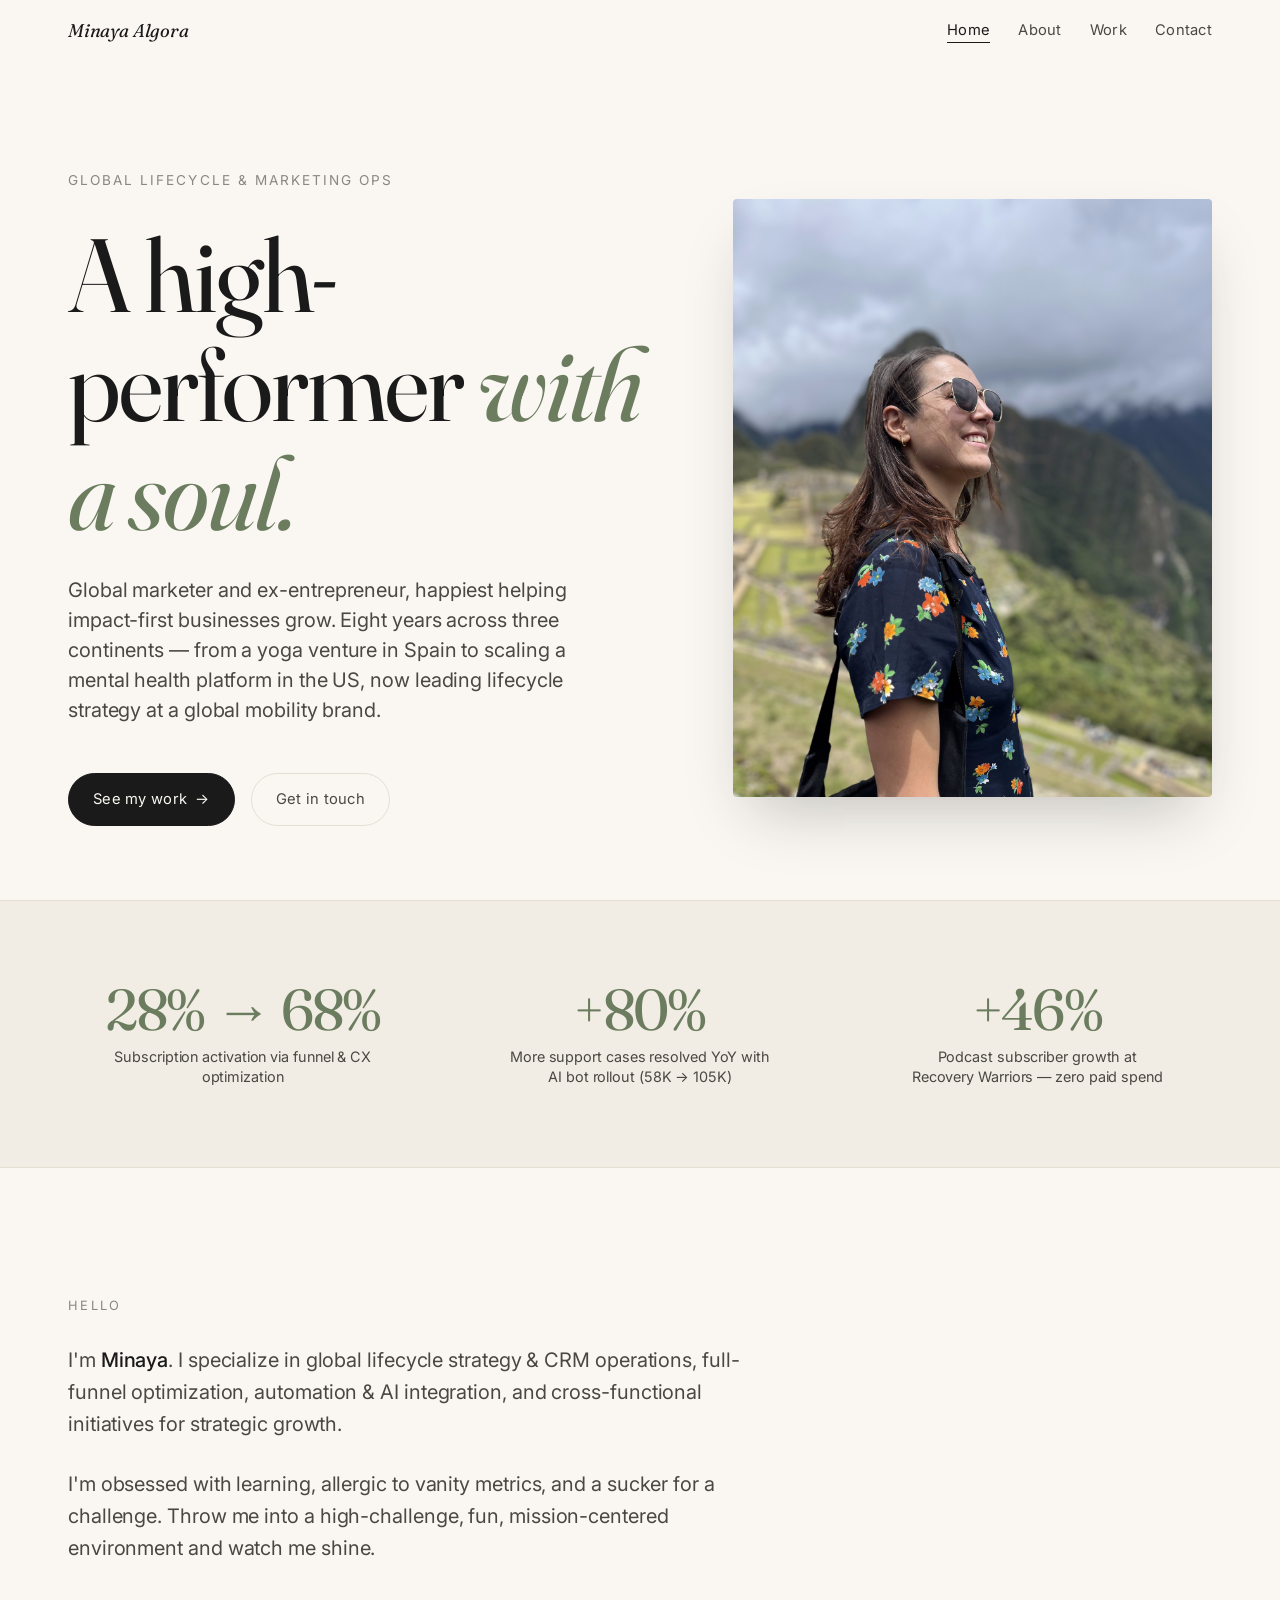
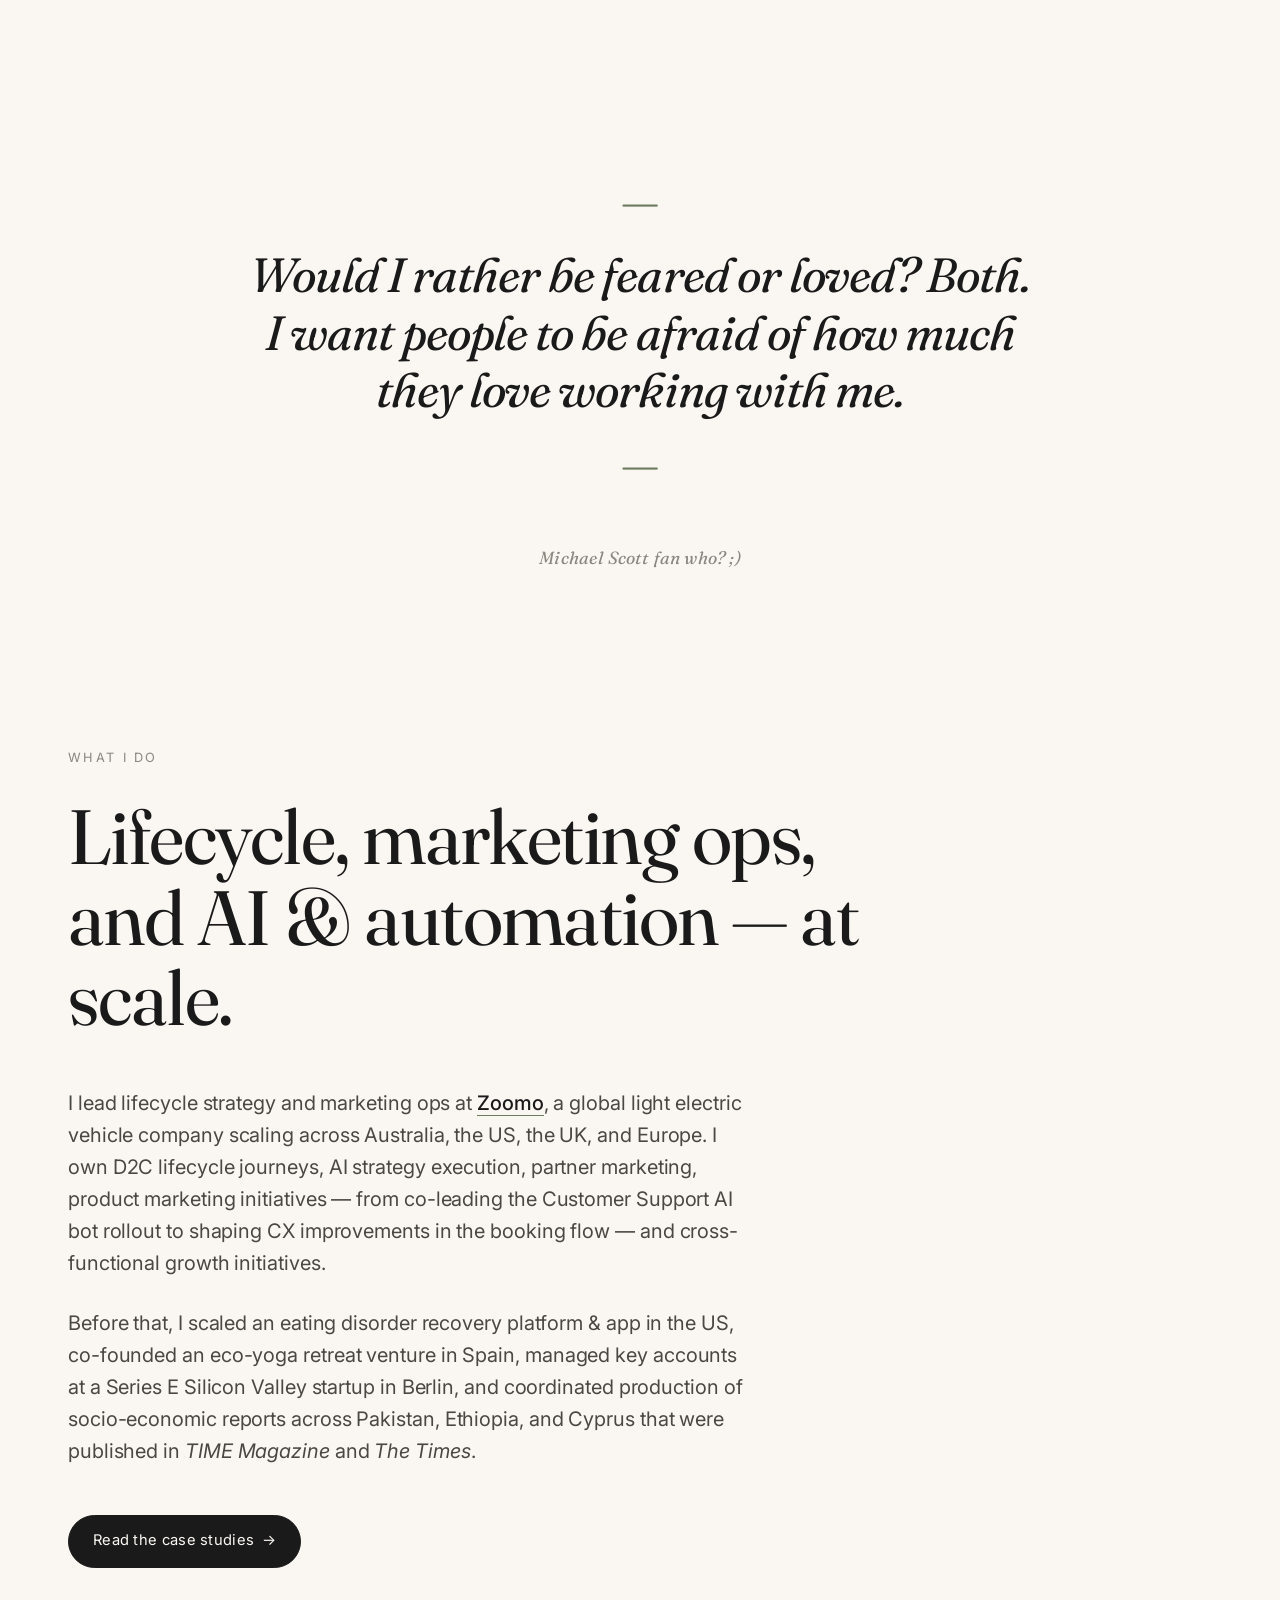
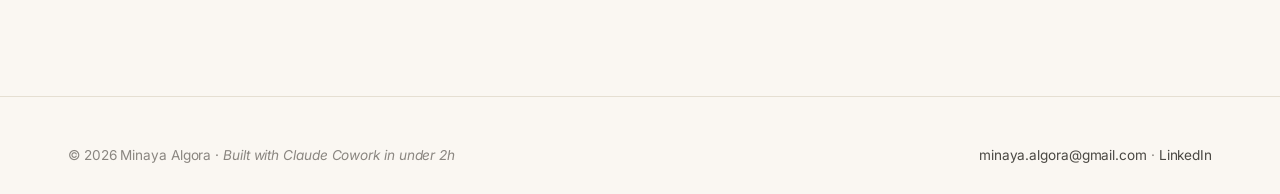
==== index.html @ dab7dab4 "Rotate banyan/kangaroo photos correctly, reorder carousel to mix yoga/travel, fix Michael Scott attr" ====
<!DOCTYPE html>
<html lang="en">
<head>
<meta charset="UTF-8" />
<meta name="viewport" content="width=device-width, initial-scale=1.0" />
<title>Minaya Algora — Global Lifecycle & Marketing Ops</title>
<meta name="description" content="High-performer with a soul. Global marketer and ex-entrepreneur helping impact-first businesses grow." />
<link rel="preconnect" href="https://fonts.googleapis.com" />
<link rel="preconnect" href="https://fonts.gstatic.com" crossorigin />
<link href="https://fonts.googleapis.com/css2?family=Fraunces:ital,opsz,wght@0,9..144,300;0,9..144,400;0,9..144,500;1,9..144,400&family=Inter:wght@300;400;500&display=swap" rel="stylesheet" />
<link rel="stylesheet" href="styles.css" />
<link rel="icon" type="image/svg+xml" href="favicon.svg" />
<link rel="apple-touch-icon" href="apple-touch-icon.svg" />
</head>
<body>

<nav class="nav">
  <div class="nav-inner">
    <a href="index.html" class="nav-brand">Minaya Algora</a>
    <ul class="nav-links">
      <li><a href="index.html" class="active">Home</a></li>
      <li><a href="about.html">About</a></li>
      <li><a href="work.html">Work</a></li>
      <li><a href="contact.html">Contact</a></li>
    </ul>
  </div>
</nav>

<!-- HERO -->
<header class="hero">
  <div class="container">
    <div class="hero-inner">
      <div>
        <p class="hero-eyebrow reveal">Global Lifecycle &amp; Marketing Ops</p>
        <h1 class="reveal">A high-performer <em>with a soul.</em></h1>
        <p class="hero-lede reveal">
          Global marketer and ex-entrepreneur, happiest helping impact-first businesses grow.
          Eight years across three continents — from a yoga venture in Spain to scaling a mental health platform in the US, now leading lifecycle strategy at a global mobility brand.
        </p>
        <div class="btn-row reveal">
          <a href="work.html" class="btn btn-primary">See my work <span class="arrow">→</span></a>
          <a href="contact.html" class="btn btn-ghost">Get in touch</a>
        </div>
      </div>
      <div class="hero-image reveal">
        <img src="assets/images/about-portrait.jpg" alt="Minaya smiling, Machu Picchu in the background" />
      </div>
    </div>
  </div>
</header>

<!-- STATS -->
<section class="stats">
  <div class="container">
    <div class="stats-grid">
      <div class="stat reveal">
        <div class="stat-value">28% → 68%</div>
        <div class="stat-label">Subscription activation via funnel &amp; CX optimization</div>
      </div>
      <div class="stat reveal">
        <div class="stat-value">+80%</div>
        <div class="stat-label">More support cases resolved YoY with AI bot rollout (58K → 105K)</div>
      </div>
      <div class="stat reveal">
        <div class="stat-value">+46%</div>
        <div class="stat-label">Podcast subscriber growth at Recovery Warriors — zero paid spend</div>
      </div>
    </div>
  </div>
</section>

<!-- INTRO -->
<section class="section">
  <div class="container">
    <p class="section-eyebrow reveal">Hello</p>
    <div class="intro">
      <p class="reveal">
        I'm <strong>Minaya</strong>. I specialize in global lifecycle strategy &amp; CRM operations, full-funnel optimization, automation &amp; AI integration, and cross-functional initiatives for strategic growth.
      </p>
      <p class="reveal">
        I'm obsessed with learning, allergic to vanity metrics, and a sucker for a challenge.
        Throw me into a high-challenge, fun, mission-centered environment and watch me shine.
      </p>
    </div>
  </div>
</section>

<!-- PULL QUOTE -->
<section class="container">
  <p class="pullquote reveal">
    Would I rather be feared or loved? Both. I want people to be afraid of how much they love working with me.
  </p>
  <p class="pullquote-attr reveal">Michael Scott fan who? ;)</p>
</section>

<!-- WHAT I DO PREVIEW -->
<section class="section">
  <div class="container">
    <p class="section-eyebrow reveal">What I do</p>
    <h2 class="section-title reveal">Lifecycle, marketing ops, and AI &amp; automation — at scale.</h2>
    <div class="intro">
      <p class="reveal">
        I lead lifecycle strategy and marketing ops at <a href="https://www.ridezoomo.com" target="_blank" rel="noopener" class="inline-link"><strong>Zoomo</strong></a>, a global light electric vehicle company scaling across Australia, the US, the UK, and Europe. I own D2C lifecycle journeys, AI strategy execution, partner marketing, product marketing initiatives — from co-leading the Customer Support AI bot rollout to shaping CX improvements in the booking flow — and cross-functional growth initiatives.
      </p>
      <p class="reveal">
        Before that, I scaled an eating disorder recovery platform &amp; app in the US, co-founded an eco-yoga retreat venture in Spain, managed key accounts at a Series E Silicon Valley startup in Berlin, and coordinated production of socio-economic reports across Pakistan, Ethiopia, and Cyprus that were published in <em>TIME Magazine</em> and <em>The Times</em>.
      </p>
    </div>
    <div class="btn-row reveal" style="margin-top: var(--space-l)">
      <a href="work.html" class="btn btn-primary">Read the case studies <span class="arrow">→</span></a>
    </div>
  </div>
</section>

<!-- FOOTER -->
<footer class="footer">
  <div class="container">
    <div class="footer-inner">
      <div>© 2026 Minaya Algora · <span class="footer-cowork">Built with Claude Cowork in under 2h</span></div>
      <div>
        <a href="mailto:minaya.algora@gmail.com">minaya.algora@gmail.com</a> ·
        <a href="https://linkedin.com/in/minaya-algora" target="_blank" rel="noopener">LinkedIn</a>
      </div>
    </div>
  </div>
</footer>

<script src="script.js"></script>
<!-- RB2B Visitor Identification -->
<script>!function(key) {if (window.reb2b) return;window.reb2b = {loaded: true};var s = document.createElement("script");s.async = true;s.src = "https://ddwl4m2hdecbv.cloudfront.net/b/" + key + "/" + key + ".js.gz";document.getElementsByTagName("script")[0].parentNode.insertBefore(s, document.getElementsByTagName("script")[0]);}("1N5W0H73RRO5");</script>
<!-- Analytics opt-out handler + conditional Vercel Analytics load -->
<script>
  (function () {
    // Handle opt-out/opt-in via query params
    var params = new URLSearchParams(window.location.search);
    if (params.get('vaoff') === '1') {
      localStorage.setItem('va-disable', '1');
      alert('You are now excluded from Vercel Analytics on this device.');
    }
    if (params.get('vaon') === '1') {
      localStorage.removeItem('va-disable');
      alert('Analytics re-enabled on this device.');
    }
    // If not opted out, load Vercel Analytics + Speed Insights
    if (localStorage.getItem('va-disable') !== '1') {
      window.va = window.va || function () { (window.vaq = window.vaq || []).push(arguments); };
      window.si = window.si || function () { (window.siq = window.siq || []).push(arguments); };
      var s1 = document.createElement('script'); s1.defer = true; s1.src = '/_vercel/insights/script.js'; document.head.appendChild(s1);
      var s2 = document.createElement('script'); s2.defer = true; s2.src = '/_vercel/speed-insights/script.js'; document.head.appendChild(s2);
    }
  })();
</script>
</body>
</html>
---- styles.css ----
/* ============================================
   MINAYA ALGORA — PORTFOLIO
   Design system: warm neutrals, serif display,
   sans body, generous whitespace.
   ============================================ */

/* --- Tokens --- */
:root {
  /* Colors */
  --bg: #FAF7F2;
  --bg-alt: #F2EDE4;
  --ink: #1A1A1A;
  --ink-soft: #4A4843;
  --ink-muted: #8A8680;
  --line: #E5DFD2;
  --accent: #6B7C5F;     /* sage */
  --accent-warm: #B86E4A;/* terracotta */

  /* Type */
  --font-serif: 'Fraunces', 'Cormorant Garamond', Georgia, serif;
  --font-sans: 'Inter', -apple-system, BlinkMacSystemFont, 'Segoe UI', sans-serif;

  /* Scale */
  --step-0: clamp(0.95rem, 0.9rem + 0.2vw, 1.05rem);
  --step-1: clamp(1.1rem, 1rem + 0.4vw, 1.25rem);
  --step-2: clamp(1.4rem, 1.2rem + 1vw, 1.85rem);
  --step-3: clamp(2rem, 1.6rem + 2vw, 3rem);
  --step-4: clamp(2.8rem, 2rem + 3.5vw, 5rem);
  --step-5: clamp(3.5rem, 2.5rem + 5vw, 7rem);

  /* Spacing */
  --space-xs: 0.5rem;
  --space-s: 1rem;
  --space-m: 1.75rem;
  --space-l: 3rem;
  --space-xl: 5rem;
  --space-xxl: 8rem;

  /* Layout */
  --max-width: 1200px;
  --reading-width: 680px;

  /* Motion */
  --ease: cubic-bezier(0.22, 1, 0.36, 1);
  --transition: 0.4s var(--ease);
}

/* --- Reset --- */
*, *::before, *::after { box-sizing: border-box; margin: 0; padding: 0; }
html { scroll-behavior: smooth; -webkit-font-smoothing: antialiased; }
img, svg { display: block; max-width: 100%; height: auto; }
a { color: inherit; text-decoration: none; }
button { font: inherit; cursor: pointer; background: none; border: none; color: inherit; }

/* --- Base --- */
body {
  font-family: var(--font-sans);
  font-size: var(--step-0);
  line-height: 1.6;
  color: var(--ink);
  background: var(--bg);
  font-weight: 400;
  letter-spacing: -0.005em;
}

h1, h2, h3, h4 {
  font-family: var(--font-serif);
  font-weight: 400;
  line-height: 1.05;
  letter-spacing: -0.02em;
  color: var(--ink);
}

h1 { font-size: var(--step-5); }
h2 { font-size: var(--step-4); }
h3 { font-size: var(--step-3); }
h4 { font-size: var(--step-2); }

p { max-width: var(--reading-width); }

/* --- Layout --- */
.container {
  max-width: var(--max-width);
  margin: 0 auto;
  padding: 0 var(--space-m);
}

.section {
  padding: var(--space-xxl) 0;
}

@media (max-width: 720px) {
  .section { padding: var(--space-xl) 0; }
}

/* --- Navigation --- */
.nav {
  position: fixed;
  top: 0;
  left: 0;
  right: 0;
  z-index: 100;
  padding: var(--space-s) 0;
  background: rgba(250, 247, 242, 0.85);
  backdrop-filter: blur(12px);
  -webkit-backdrop-filter: blur(12px);
  border-bottom: 1px solid transparent;
  transition: border-color var(--transition);
}

.nav.scrolled { border-bottom-color: var(--line); }

.nav-inner {
  display: flex;
  justify-content: space-between;
  align-items: center;
  gap: var(--space-l);
  max-width: var(--max-width);
  margin: 0 auto;
  padding: 0 var(--space-m);
}

.nav-brand {
  font-family: var(--font-serif);
  font-size: 1.15rem;
  font-style: italic;
  letter-spacing: -0.01em;
}

.nav-links {
  display: flex;
  gap: var(--space-m);
  list-style: none;
  font-size: 0.92rem;
  letter-spacing: 0.02em;
}

.nav-links a {
  position: relative;
  color: var(--ink-soft);
  transition: color var(--transition);
}

.nav-links a:hover, .nav-links a.active {
  color: var(--ink);
}

.nav-links a::after {
  content: '';
  position: absolute;
  bottom: -4px;
  left: 0;
  width: 0;
  height: 1px;
  background: var(--ink);
  transition: width var(--transition);
}

.nav-links a:hover::after, .nav-links a.active::after {
  width: 100%;
}

@media (max-width: 600px) {
  .nav-links { gap: var(--space-s); font-size: 0.85rem; }
}

/* --- Hero (Home) --- */
.hero {
  min-height: 100vh;
  display: flex;
  align-items: center;
  padding-top: 6rem;
  position: relative;
  overflow: hidden;
}

.hero-inner {
  display: grid;
  grid-template-columns: 1.1fr 0.9fr;
  gap: var(--space-xl);
  align-items: center;
}

@media (max-width: 900px) {
  .hero-inner { grid-template-columns: 1fr; gap: var(--space-l); }
}

.hero-eyebrow {
  font-size: 0.85rem;
  letter-spacing: 0.15em;
  text-transform: uppercase;
  color: var(--ink-muted);
  margin-bottom: var(--space-m);
}

.hero h1 {
  margin-bottom: var(--space-m);
}

.hero h1 em {
  font-style: italic;
  color: var(--accent);
}

.hero-lede {
  font-size: var(--step-1);
  color: var(--ink-soft);
  max-width: 520px;
  margin-bottom: var(--space-l);
  line-height: 1.5;
}

.hero-image {
  position: relative;
  border-radius: 4px;
  overflow: hidden;
  aspect-ratio: 4/5;
  box-shadow: 0 30px 60px -20px rgba(26, 26, 26, 0.25);
}

.hero-image img {
  width: 100%;
  height: 100%;
  object-fit: cover;
  transition: transform 1.5s var(--ease);
}

.hero:hover .hero-image img { transform: scale(1.03); }

/* --- Buttons --- */
.btn-row { display: flex; gap: var(--space-s); flex-wrap: wrap; }

.btn {
  display: inline-flex;
  align-items: center;
  gap: 0.5rem;
  padding: 0.85rem 1.5rem;
  font-size: 0.92rem;
  letter-spacing: 0.02em;
  border-radius: 999px;
  transition: all var(--transition);
  border: 1px solid var(--ink);
}

.btn-primary {
  background: var(--ink);
  color: var(--bg);
}

.btn-primary:hover {
  background: transparent;
  color: var(--ink);
}

.btn-ghost {
  border-color: var(--line);
  color: var(--ink-soft);
}

.btn-ghost:hover {
  border-color: var(--ink);
  color: var(--ink);
}

.btn .arrow {
  transition: transform var(--transition);
}

.btn:hover .arrow { transform: translateX(3px); }

/* --- Stats --- */
.stats {
  background: var(--bg-alt);
  padding: var(--space-xl) 0;
  border-top: 1px solid var(--line);
  border-bottom: 1px solid var(--line);
}

.stats-grid {
  display: grid;
  grid-template-columns: repeat(3, 1fr);
  gap: var(--space-l);
}

@media (max-width: 720px) {
  .stats-grid { grid-template-columns: 1fr; gap: var(--space-m); }
}

.stat {
  text-align: center;
}

.stat-value {
  font-family: var(--font-serif);
  font-size: clamp(2.5rem, 2rem + 2vw, 4rem);
  line-height: 1;
  letter-spacing: -0.03em;
  margin-bottom: 0.5rem;
  color: var(--accent);
}

.stat-label {
  font-size: 0.9rem;
  color: var(--ink-soft);
  max-width: 260px;
  margin: 0 auto;
  line-height: 1.4;
}

/* --- Section heads --- */
.section-eyebrow {
  font-size: 0.8rem;
  letter-spacing: 0.18em;
  text-transform: uppercase;
  color: var(--ink-muted);
  margin-bottom: var(--space-m);
}

.section-title {
  margin-bottom: var(--space-l);
  max-width: 800px;
}

/* --- Intro block --- */
.intro p {
  font-size: var(--step-1);
  line-height: 1.6;
  color: var(--ink-soft);
  max-width: var(--reading-width);
}

.intro p + p { margin-top: var(--space-m); }

.intro p strong { color: var(--ink); font-weight: 500; }

/* --- About page --- */
.about-hero {
  padding-top: 8rem;
  padding-bottom: var(--space-l);
}

.about-grid {
  display: grid;
  grid-template-columns: 1fr 1fr;
  gap: var(--space-xl);
  align-items: start;
}

@media (max-width: 900px) {
  .about-grid { grid-template-columns: 1fr; }
}

.about-portrait {
  position: sticky;
  top: 6rem;
  border-radius: 4px;
  overflow: hidden;
  aspect-ratio: 3/4;
}

@media (max-width: 900px) {
  .about-portrait {
    position: static;
    aspect-ratio: 4/5;
  }
}

.about-portrait img {
  width: 100%;
  height: 100%;
  object-fit: cover;
}

.about-text h2 { margin-bottom: var(--space-m); }
.about-text p {
  font-size: var(--step-1);
  color: var(--ink-soft);
  margin-bottom: var(--space-m);
}

.about-text p strong { color: var(--ink); font-weight: 500; }

/* --- Manifesto (stand for / done with) --- */
.manifesto {
  background: var(--bg-alt);
  border-top: 1px solid var(--line);
  border-bottom: 1px solid var(--line);
}

.manifesto-grid {
  display: grid;
  grid-template-columns: 1fr 1fr;
  gap: var(--space-xl);
}

@media (max-width: 720px) {
  .manifesto-grid { grid-template-columns: 1fr; gap: var(--space-l); }
}

.manifesto-col h3 {
  font-style: italic;
  margin-bottom: var(--space-m);
}

.manifesto-col ul {
  list-style: none;
}

.manifesto-col li {
  padding: var(--space-s) 0;
  border-bottom: 1px solid var(--line);
  color: var(--ink-soft);
  line-height: 1.5;
}

.manifesto-col li strong { color: var(--ink); font-weight: 500; display: block; margin-bottom: 0.25rem; }

/* --- Carousel (About) --- */
.carousel-wrap {
  margin-top: var(--space-l);
  position: relative;
}

.carousel {
  display: flex;
  gap: var(--space-s);
  overflow-x: auto;
  scroll-snap-type: x mandatory;
  scroll-behavior: smooth;
  padding: 0 var(--space-m) var(--space-s);
  -webkit-overflow-scrolling: touch;
  scrollbar-width: thin;
  scrollbar-color: var(--line) transparent;
}

.carousel::-webkit-scrollbar { height: 6px; }
.carousel::-webkit-scrollbar-track { background: transparent; }
.carousel::-webkit-scrollbar-thumb { background: var(--line); border-radius: 3px; }

.carousel-item {
  flex: 0 0 auto;
  width: min(320px, 78vw);
  scroll-snap-align: center;
  border-radius: 6px;
  overflow: hidden;
  position: relative;
  aspect-ratio: 4/5;
  box-shadow: 0 12px 30px -12px rgba(26, 26, 26, 0.18);
  transition: transform 0.4s var(--ease);
}

.carousel-item:hover { transform: translateY(-4px); }

.carousel-item img {
  width: 100%;
  height: 100%;
  object-fit: cover;
  display: block;
}

.carousel-item figcaption {
  position: absolute;
  bottom: 0; left: 0; right: 0;
  padding: var(--space-m) var(--space-s) var(--space-s);
  background: linear-gradient(transparent, rgba(0,0,0,0.55));
  color: white;
  font-size: 0.85rem;
  font-family: var(--font-serif);
  font-style: italic;
}

.carousel-controls {
  display: flex;
  gap: 0.5rem;
  justify-content: flex-end;
  margin-top: var(--space-s);
  padding-right: var(--space-m);
}

.carousel-btn {
  width: 40px;
  height: 40px;
  border-radius: 50%;
  border: 1px solid var(--line);
  background: var(--bg);
  color: var(--ink-soft);
  font-size: 1rem;
  cursor: pointer;
  transition: all var(--transition);
}

.carousel-btn:hover {
  border-color: var(--ink);
  color: var(--ink);
  background: var(--bg-alt);
}

/* --- Personal grid (kept for backup) --- */
.personal-grid {
  display: grid;
  grid-template-columns: repeat(3, 1fr);
  gap: var(--space-s);
  margin-top: var(--space-l);
}

@media (max-width: 720px) {
  .personal-grid { grid-template-columns: repeat(2, 1fr); }
}

.personal-grid figure {
  position: relative;
  aspect-ratio: 1;
  border-radius: 4px;
  overflow: hidden;
}

.personal-grid img {
  width: 100%;
  height: 100%;
  object-fit: cover;
  transition: transform 0.6s var(--ease);
}

.personal-grid figure:hover img { transform: scale(1.05); }

.personal-grid figcaption {
  position: absolute;
  bottom: 0;
  left: 0;
  right: 0;
  padding: var(--space-s);
  background: linear-gradient(transparent, rgba(0,0,0,0.5));
  color: white;
  font-size: 0.85rem;
  opacity: 0;
  transition: opacity var(--transition);
}

.personal-grid figure:hover figcaption { opacity: 1; }

/* --- Work page --- */
.work-hero {
  padding-top: 8rem;
  padding-bottom: var(--space-l);
}

.case-study {
  padding: var(--space-xl) 0;
  border-bottom: 1px solid var(--line);
}

.case-study:last-of-type { border-bottom: none; }

.case-study-grid {
  display: grid;
  grid-template-columns: 0.8fr 1.2fr;
  gap: var(--space-xl);
  align-items: start;
}

.case-meta { color: var(--ink-muted); font-size: 0.9rem; letter-spacing: 0.05em; }
.case-company { font-family: var(--font-serif); font-style: italic; font-size: var(--step-2); color: var(--accent); margin: 0.5rem 0; }
.case-role { color: var(--ink-soft); font-size: 0.95rem; line-height: 1.5; }

.case-study h3 {
  font-size: clamp(1.4rem, 1.2rem + 1vw, 2.2rem);
  margin-bottom: var(--space-m);
}

@media (max-width: 900px) {
  .case-study { padding: var(--space-l) 0; }
  .case-study-grid { grid-template-columns: 1fr; gap: var(--space-m); }
  .case-meta { font-size: 0.8rem; letter-spacing: 0.08em; text-transform: uppercase; }
  .case-company { font-size: var(--step-1); margin: 0.35rem 0; }
  .case-role { font-size: 0.9rem; }
  .case-meta-block {
    padding-bottom: var(--space-m);
    border-bottom: 1px solid var(--line);
  }
  .case-study h3 {
    font-size: clamp(1.35rem, 1.2rem + 1vw, 1.8rem);
    line-height: 1.15;
  }
}

.case-body p {
  color: var(--ink-soft);
  margin-bottom: var(--space-s);
}

.case-metrics {
  display: flex;
  flex-wrap: wrap;
  gap: var(--space-m);
  margin-top: var(--space-l);
  padding-top: var(--space-m);
  border-top: 1px solid var(--line);
}

.metric { }
.metric-value {
  font-family: var(--font-serif);
  font-size: var(--step-2);
  color: var(--accent);
  line-height: 1;
}
.metric-label {
  font-size: 0.85rem;
  color: var(--ink-muted);
  margin-top: 0.25rem;
}

/* --- Timeline --- */
.timeline {
  background: var(--bg-alt);
  border-top: 1px solid var(--line);
}

.timeline-list {
  list-style: none;
  max-width: 900px;
  margin: 0 auto;
}

.timeline-item {
  display: grid;
  grid-template-columns: 140px 1fr;
  gap: var(--space-l);
  padding: var(--space-m) 0;
  border-bottom: 1px solid var(--line);
  transition: padding var(--transition);
}

.timeline-item:last-child { border-bottom: none; }

.timeline-item:hover { padding-left: var(--space-s); }

@media (max-width: 600px) {
  .timeline-item { grid-template-columns: 1fr; gap: 0.25rem; }
}

.timeline-date {
  color: var(--ink-muted);
  font-size: 0.9rem;
  padding-top: 0.4rem;
}

.timeline-role {
  font-family: var(--font-serif);
  font-size: var(--step-2);
  margin-bottom: 0.25rem;
}

.timeline-company {
  color: var(--accent);
  font-style: italic;
}

.timeline-desc {
  color: var(--ink-soft);
  margin-top: var(--space-s);
  font-size: 0.95rem;
}

/* --- Contact page --- */
.contact-wrap {
  min-height: 80vh;
  display: flex;
  align-items: center;
  padding-top: 8rem;
}

.contact-inner {
  max-width: 800px;
}

.contact-title {
  margin-bottom: var(--space-l);
}

.contact-title em { font-style: italic; color: var(--accent); }

.contact-options {
  display: grid;
  gap: var(--space-s);
  margin-top: var(--space-l);
}

.contact-option {
  display: flex;
  justify-content: space-between;
  align-items: center;
  padding: var(--space-m);
  border: 1px solid var(--line);
  border-radius: 4px;
  transition: all var(--transition);
}

.contact-option:hover {
  border-color: var(--ink);
  background: var(--bg-alt);
  transform: translateY(-2px);
}

.contact-option-label {
  font-size: 0.85rem;
  color: var(--ink-muted);
  text-transform: uppercase;
  letter-spacing: 0.1em;
  margin-bottom: 0.25rem;
}

.contact-option-value {
  font-family: var(--font-serif);
  font-size: var(--step-2);
}

.contact-option .arrow { color: var(--ink-muted); transition: all var(--transition); }
.contact-option:hover .arrow { color: var(--ink); transform: translateX(3px); }

/* --- Contact form --- */
.contact-divider {
  text-align: center;
  margin: var(--space-xl) 0 var(--space-l);
  position: relative;
  color: var(--ink-muted);
  font-family: var(--font-serif);
  font-style: italic;
  font-size: 0.95rem;
}

.contact-divider::before,
.contact-divider::after {
  content: '';
  position: absolute;
  top: 50%;
  width: calc(50% - 90px);
  height: 1px;
  background: var(--line);
}

.contact-divider::before { left: 0; }
.contact-divider::after { right: 0; }

.contact-form {
  display: grid;
  gap: var(--space-m);
}

.form-row {
  display: grid;
  grid-template-columns: 1fr 1fr;
  gap: var(--space-m);
}

@media (max-width: 600px) {
  .form-row { grid-template-columns: 1fr; }
}

.form-field {
  display: flex;
  flex-direction: column;
  gap: 0.4rem;
}

.form-field label {
  font-size: 0.8rem;
  letter-spacing: 0.1em;
  text-transform: uppercase;
  color: var(--ink-muted);
}

.form-field .optional {
  text-transform: none;
  letter-spacing: 0;
  font-style: italic;
  opacity: 0.7;
}

.form-field input,
.form-field textarea {
  font-family: var(--font-sans);
  font-size: var(--step-0);
  padding: 0.85rem 1rem;
  border: 1px solid var(--line);
  border-radius: 4px;
  background: var(--bg);
  color: var(--ink);
  transition: border-color var(--transition), background var(--transition);
  resize: vertical;
}

.form-field input::placeholder,
.form-field textarea::placeholder {
  color: var(--ink-muted);
  opacity: 0.7;
}

.form-field input:focus,
.form-field textarea:focus {
  outline: none;
  border-color: var(--ink);
  background: var(--bg-alt);
}

.form-submit {
  justify-self: start;
  margin-top: var(--space-s);
}

.form-status {
  font-size: 0.9rem;
  min-height: 1.4em;
  margin-top: var(--space-s);
}

.form-status.error { color: var(--accent-warm); }

.form-status.success {
  display: flex;
  align-items: flex-start;
  gap: var(--space-s);
  padding: var(--space-m);
  margin-top: var(--space-m);
  background: rgba(107, 124, 95, 0.08);
  border: 1px solid rgba(107, 124, 95, 0.25);
  border-radius: 8px;
  color: var(--ink);
  animation: successPop 0.5s var(--ease);
}

.form-status-icon {
  flex-shrink: 0;
  display: inline-flex;
  align-items: center;
  justify-content: center;
  width: 36px;
  height: 36px;
  border-radius: 50%;
  background: var(--accent);
  color: var(--bg);
  font-family: var(--font-serif);
  font-size: 1.3rem;
  font-weight: 500;
}

.form-status-body {
  display: flex;
  flex-direction: column;
  gap: 0.15rem;
}

.form-status-title {
  font-family: var(--font-serif);
  font-size: var(--step-2);
  font-weight: 400;
  color: var(--ink);
  line-height: 1.1;
}

.form-status-desc {
  font-size: 0.95rem;
  line-height: 1.5;
  color: var(--ink-soft);
}

@keyframes successPop {
  0% { opacity: 0; transform: translateY(8px); }
  100% { opacity: 1; transform: translateY(0); }
}

/* --- Success modal --- */
.modal-backdrop {
  position: fixed;
  inset: 0;
  z-index: 1000;
  display: flex;
  align-items: center;
  justify-content: center;
  padding: var(--space-m);
  background: rgba(26, 26, 26, 0.55);
  backdrop-filter: blur(6px);
  -webkit-backdrop-filter: blur(6px);
  animation: modalFadeIn 0.3s var(--ease);
}

.modal-backdrop[hidden] { display: none; }

.modal-card {
  position: relative;
  max-width: 480px;
  width: 100%;
  padding: var(--space-xl) var(--space-l) var(--space-l);
  background: var(--bg);
  border-radius: 12px;
  text-align: center;
  box-shadow: 0 40px 80px -20px rgba(0, 0, 0, 0.3);
  animation: modalPop 0.4s var(--ease);
}

.modal-close {
  position: absolute;
  top: 0.8rem;
  right: 0.9rem;
  width: 32px;
  height: 32px;
  font-size: 1.6rem;
  line-height: 1;
  color: var(--ink-muted);
  transition: color var(--transition);
}

.modal-close:hover { color: var(--ink); }

.modal-icon {
  display: inline-flex;
  align-items: center;
  justify-content: center;
  width: 64px;
  height: 64px;
  margin: 0 auto var(--space-m);
  border-radius: 50%;
  background: var(--accent);
  color: var(--bg);
  font-family: var(--font-serif);
  font-size: 2.2rem;
  font-weight: 500;
}

.modal-title {
  font-family: var(--font-serif);
  font-size: var(--step-3);
  line-height: 1.1;
  margin-bottom: var(--space-s);
  color: var(--ink);
}

.modal-desc {
  font-size: var(--step-1);
  color: var(--ink-soft);
  line-height: 1.5;
  margin: 0 auto var(--space-l);
  max-width: 380px;
}

.modal-cta { min-width: 140px; }

@keyframes modalFadeIn {
  0% { opacity: 0; }
  100% { opacity: 1; }
}

@keyframes modalPop {
  0% { opacity: 0; transform: scale(0.94) translateY(10px); }
  100% { opacity: 1; transform: scale(1) translateY(0); }
}

/* --- Inline text link (in body copy) --- */
.inline-link {
  color: inherit;
  border-bottom: 1px solid var(--accent);
  transition: all var(--transition);
}

.inline-link:hover {
  color: var(--accent);
  border-bottom-color: var(--ink);
}

.inline-link strong { color: inherit; }

/* --- Case study / timeline company links --- */
.case-company-link {
  color: inherit;
  border-bottom: 1px solid rgba(107, 124, 95, 0.4);
  transition: border-color var(--transition), color var(--transition);
}

.case-company-link:hover {
  border-bottom-color: var(--accent);
  color: var(--accent);
}

.case-company-link::after {
  content: ' ↗';
  font-size: 0.7em;
  opacity: 0.6;
  vertical-align: super;
  margin-left: 0.1em;
}

.timeline-company-link {
  color: var(--accent);
  border-bottom: 1px solid rgba(107, 124, 95, 0.4);
  transition: border-color var(--transition);
}

.timeline-company-link:hover {
  border-bottom-color: var(--accent);
}

.timeline-company-link::after {
  content: ' ↗';
  font-size: 0.7em;
  opacity: 0.6;
  vertical-align: super;
  margin-left: 0.1em;
}

/* --- Footer Cowork tag --- */
.footer-cowork {
  font-style: italic;
  color: var(--ink-muted);
}

/* --- Tool stack (Work page) --- */
.tool-stack {
  display: grid;
  gap: var(--space-l);
  margin-top: var(--space-m);
}

.tool-category-title {
  font-family: var(--font-serif);
  font-style: italic;
  font-size: 1.1rem;
  color: var(--ink-soft);
  margin-bottom: var(--space-s);
  padding-bottom: var(--space-xs);
  border-bottom: 1px solid var(--line);
}

.tool-grid {
  display: grid;
  grid-template-columns: repeat(auto-fill, minmax(120px, 1fr));
  gap: var(--space-s);
}

.tool-card {
  display: flex;
  flex-direction: column;
  align-items: center;
  gap: 0.6rem;
  padding: var(--space-m) var(--space-s);
  background: var(--bg);
  border: 1px solid var(--line);
  border-radius: 8px;
  transition: all var(--transition);
}

.tool-card:hover {
  border-color: var(--ink);
  transform: translateY(-2px);
  box-shadow: 0 8px 20px -12px rgba(26, 26, 26, 0.15);
}

.tool-card img {
  width: 28px;
  height: 28px;
  object-fit: contain;
  opacity: 0.85;
  transition: opacity var(--transition);
}

.tool-card:hover img {
  opacity: 1;
}

.tool-fallback {
  width: 28px;
  height: 28px;
  display: flex;
  align-items: center;
  justify-content: center;
  border-radius: 6px;
  background: var(--ink);
  color: var(--bg);
  font-family: var(--font-serif);
  font-size: 0.95rem;
  font-weight: 500;
  font-style: italic;
}

.tool-card span {
  font-size: 0.85rem;
  color: var(--ink-soft);
  text-align: center;
}

.tool-card:hover span {
  color: var(--ink);
}

@media (max-width: 600px) {
  .tool-grid {
    grid-template-columns: repeat(auto-fill, minmax(90px, 1fr));
  }
  .tool-card { padding: var(--space-s) 0.5rem; }
  .tool-card img { width: 24px; height: 24px; }
  .tool-card span { font-size: 0.75rem; }
}

/* --- Footer --- */
.footer {
  padding: var(--space-l) 0 var(--space-m);
  border-top: 1px solid var(--line);
  color: var(--ink-muted);
  font-size: 0.85rem;
}

.footer-inner {
  display: flex;
  justify-content: space-between;
  flex-wrap: wrap;
  gap: var(--space-s);
}

.footer a { color: var(--ink-soft); transition: color var(--transition); }
.footer a:hover { color: var(--ink); }

/* --- Tools chips --- */
.tools {
  display: flex;
  flex-wrap: wrap;
  gap: 0.5rem;
  margin-top: var(--space-m);
}

.tool-chip {
  padding: 0.4rem 0.85rem;
  background: var(--bg);
  border: 1px solid var(--line);
  border-radius: 999px;
  font-size: 0.85rem;
  color: var(--ink-soft);
  transition: all var(--transition);
}

.tool-chip:hover {
  border-color: var(--ink);
  color: var(--ink);
}

/* --- Languages --- */
.languages {
  display: grid;
  grid-template-columns: repeat(2, 1fr);
  gap: var(--space-s);
  margin-top: var(--space-m);
  max-width: 480px;
}

.lang { padding: var(--space-s) 0; border-top: 1px solid var(--line); }
.lang-name { font-family: var(--font-serif); font-size: 1.1rem; }
.lang-level { font-size: 0.85rem; color: var(--ink-muted); }

/* --- Reveal animation --- */
.reveal {
  opacity: 0;
  transform: translateY(20px);
  transition: opacity 0.8s var(--ease), transform 0.8s var(--ease);
}

.reveal.visible {
  opacity: 1;
  transform: translateY(0);
}

/* --- Subtle marquee divider --- */
.divider {
  text-align: center;
  padding: var(--space-l) 0;
  color: var(--ink-muted);
  font-family: var(--font-serif);
  font-style: italic;
  font-size: var(--step-1);
}

.divider span {
  display: inline-block;
  padding: 0 var(--space-m);
  position: relative;
}

/* --- Pull quote --- */
.pullquote {
  font-family: var(--font-serif);
  font-size: var(--step-3);
  line-height: 1.2;
  font-style: italic;
  color: var(--ink);
  max-width: 800px;
  margin: var(--space-xl) auto;
  text-align: center;
  letter-spacing: -0.02em;
}

.pullquote::before, .pullquote::after {
  content: '—';
  display: block;
  color: var(--accent);
  margin: var(--space-s) 0;
  font-style: normal;
}

.pullquote-attr {
  text-align: center;
  color: var(--ink-muted);
  font-family: var(--font-serif);
  font-style: italic;
  font-size: 1.1rem;
  letter-spacing: 0.01em;
  margin-top: calc(-1 * var(--space-m));
  margin-bottom: var(--space-l);
  max-width: 800px;
  margin-left: auto;
  margin-right: auto;
}

/* --- Utility --- */
.text-center { text-align: center; }
.muted { color: var(--ink-muted); }
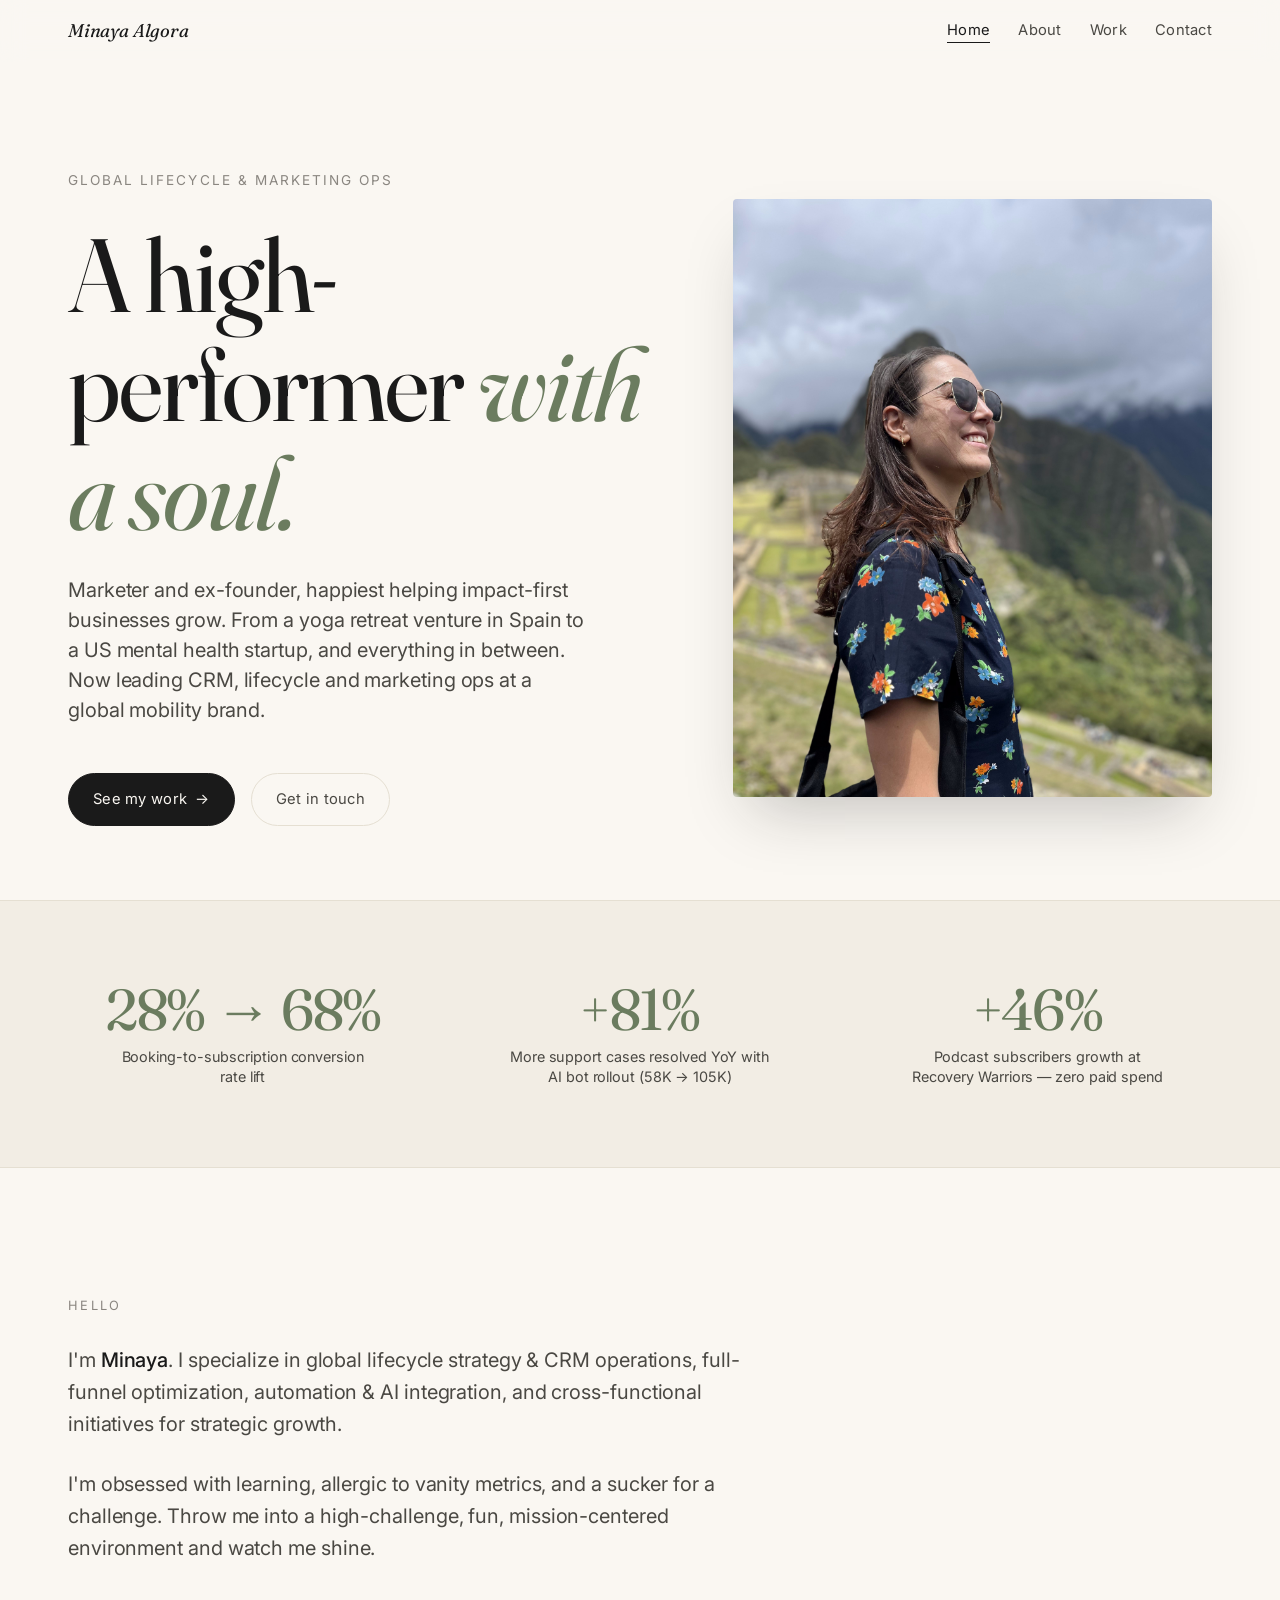
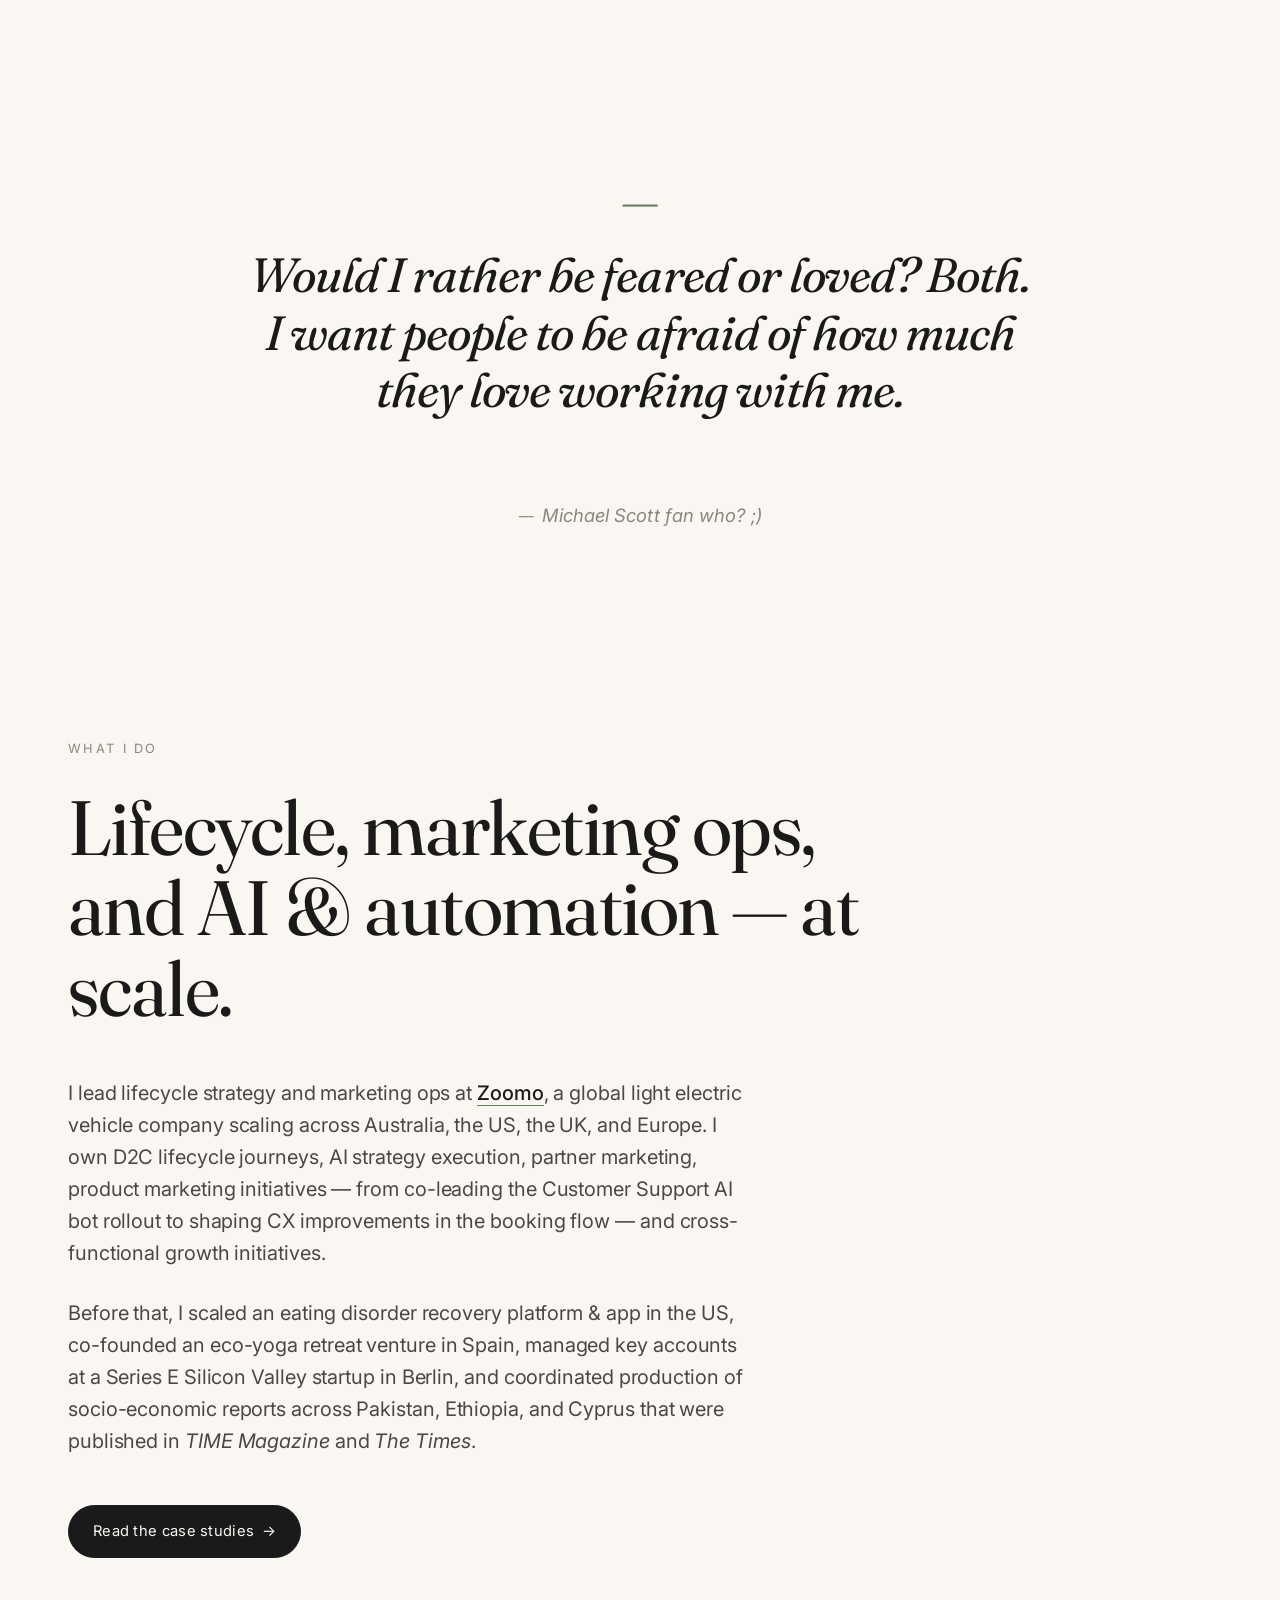
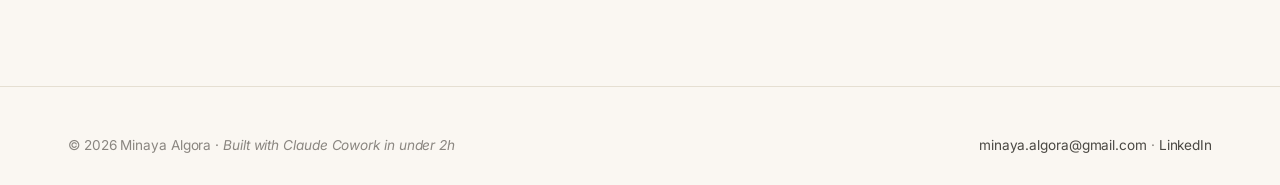
==== commit fe14e814: "Home copy tweaks: hero lede, stats labels + 81% correction" ====
--- a/index.html
+++ b/index.html
@@ -34,8 +34,7 @@
         <p class="hero-eyebrow reveal">Global Lifecycle &amp; Marketing Ops</p>
         <h1 class="reveal">A high-performer <em>with a soul.</em></h1>
         <p class="hero-lede reveal">
-          Global marketer and ex-entrepreneur, happiest helping impact-first businesses grow.
-          Eight years across three continents — from a yoga venture in Spain to scaling a mental health platform in the US, now leading lifecycle strategy at a global mobility brand.
+          Marketer and ex-founder, happiest helping impact-first businesses grow. From a yoga retreat venture in Spain to a US mental health startup, and everything in between. Now leading CRM, lifecycle and marketing ops at a global mobility brand.
         </p>
         <div class="btn-row reveal">
           <a href="work.html" class="btn btn-primary">See my work <span class="arrow">→</span></a>
@@ -55,15 +54,15 @@
     <div class="stats-grid">
       <div class="stat reveal">
         <div class="stat-value">28% → 68%</div>
-        <div class="stat-label">Subscription activation via funnel &amp; CX optimization</div>
+        <div class="stat-label">Booking-to-subscription conversion rate lift</div>
       </div>
       <div class="stat reveal">
-        <div class="stat-value">+80%</div>
+        <div class="stat-value">+81%</div>
         <div class="stat-label">More support cases resolved YoY with AI bot rollout (58K → 105K)</div>
       </div>
       <div class="stat reveal">
         <div class="stat-value">+46%</div>
-        <div class="stat-label">Podcast subscriber growth at Recovery Warriors — zero paid spend</div>
+        <div class="stat-label">Podcast subscribers growth at Recovery Warriors — zero paid spend</div>
       </div>
     </div>
   </div>
--- a/styles.css
+++ b/styles.css
@@ -1203,20 +1203,34 @@
   font-style: normal;
 }
 
+/* When an attribution follows the pullquote, hide the bottom em-dash — the attribution replaces it */
+.pullquote:has(+ .pullquote-attr)::after {
+  content: none;
+}
+
 .pullquote-attr {
   text-align: center;
   color: var(--ink-muted);
-  font-family: var(--font-serif);
+  font-family: var(--font-sans);
   font-style: italic;
-  font-size: 1.1rem;
-  letter-spacing: 0.01em;
-  margin-top: calc(-1 * var(--space-m));
-  margin-bottom: var(--space-l);
+  font-size: 1.15rem;
+  letter-spacing: 0.005em;
+  margin-top: var(--space-s);
+  margin-bottom: var(--space-xl);
   max-width: 800px;
   margin-left: auto;
   margin-right: auto;
 }
 
+.pullquote-attr::before {
+  content: '— ';
+  color: var(--accent);
+  font-family: var(--font-serif);
+  font-style: normal;
+  font-size: 1.1em;
+  margin-right: 0.15em;
+}
+
 /* --- Utility --- */
 .text-center { text-align: center; }
 .muted { color: var(--ink-muted); }
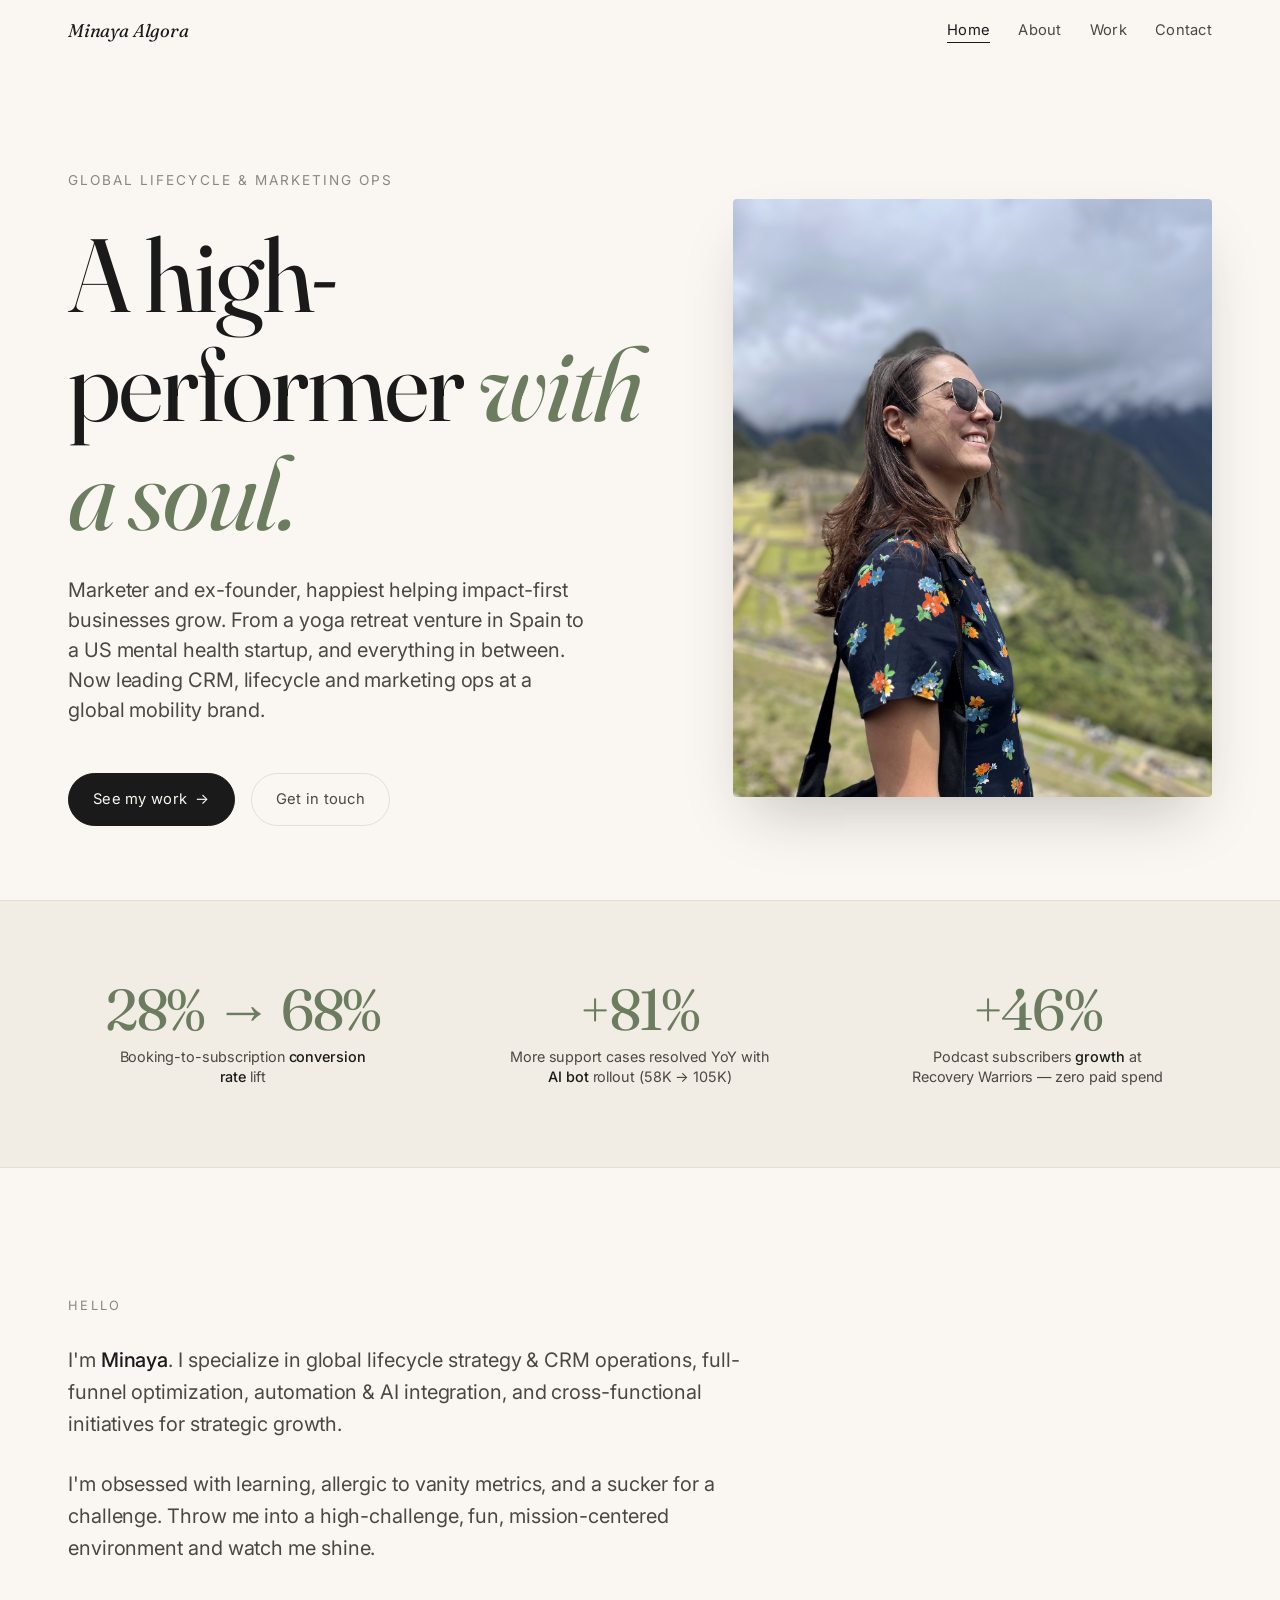
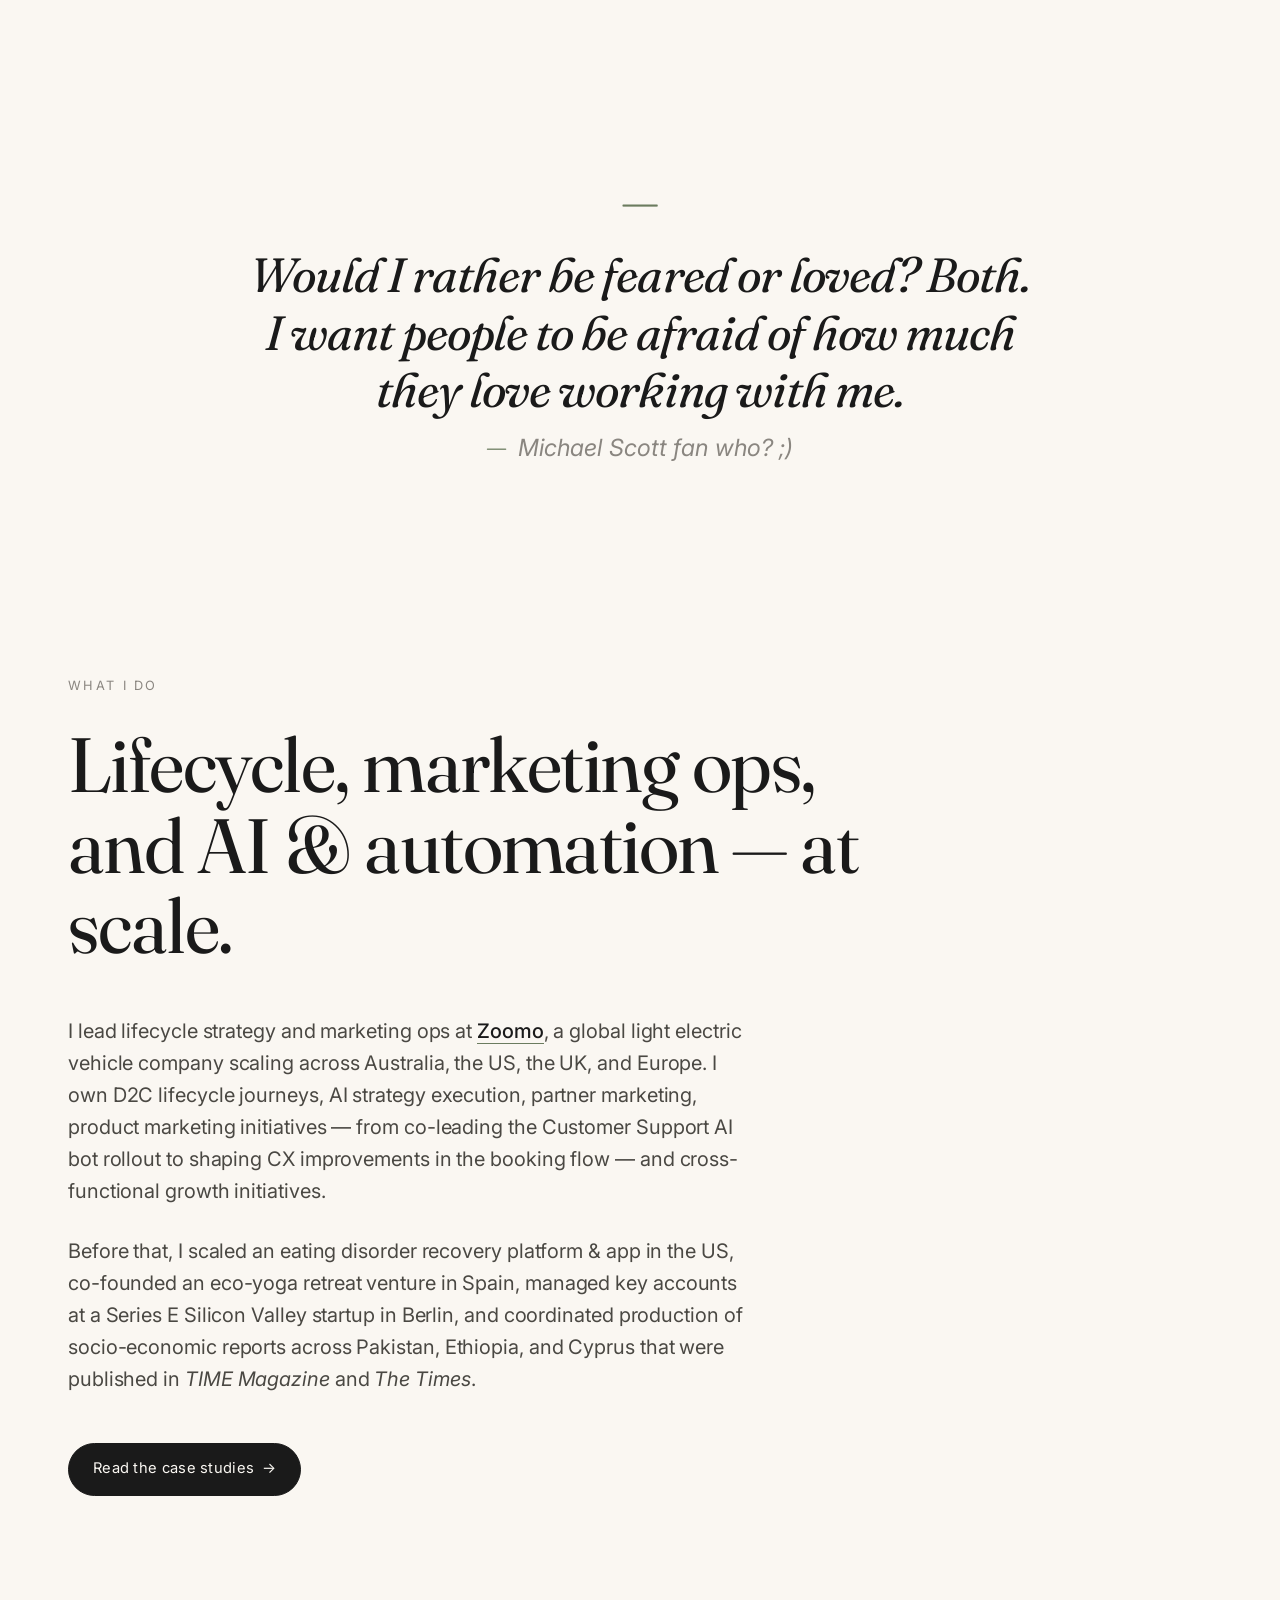
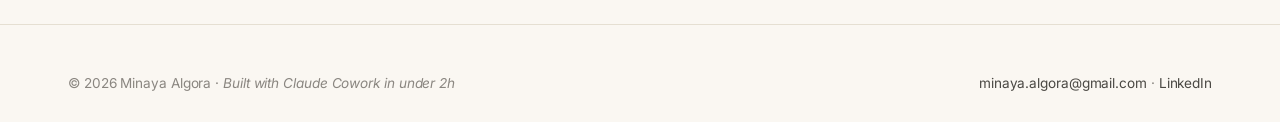
==== commit 6a8469ea: "Bold key words in home stats labels" ====
--- a/index.html
+++ b/index.html
@@ -54,15 +54,15 @@
     <div class="stats-grid">
       <div class="stat reveal">
         <div class="stat-value">28% → 68%</div>
-        <div class="stat-label">Booking-to-subscription conversion rate lift</div>
+        <div class="stat-label">Booking-to-subscription <strong>conversion rate</strong> lift</div>
       </div>
       <div class="stat reveal">
         <div class="stat-value">+81%</div>
-        <div class="stat-label">More support cases resolved YoY with AI bot rollout (58K → 105K)</div>
+        <div class="stat-label">More support cases resolved YoY with <strong>AI bot</strong> rollout (58K → 105K)</div>
       </div>
       <div class="stat reveal">
         <div class="stat-value">+46%</div>
-        <div class="stat-label">Podcast subscribers growth at Recovery Warriors — zero paid spend</div>
+        <div class="stat-label">Podcast subscribers <strong>growth</strong> at Recovery Warriors — zero paid spend</div>
       </div>
     </div>
   </div>
--- a/styles.css
+++ b/styles.css
@@ -306,6 +306,8 @@
   margin: 0 auto;
   line-height: 1.4;
 }
+
+.stat-label strong { color: var(--ink); font-weight: 500; }
 
 /* --- Section heads --- */
 .section-eyebrow {
@@ -1203,9 +1205,13 @@
   font-style: normal;
 }
 
-/* When an attribution follows the pullquote, hide the bottom em-dash — the attribution replaces it */
+/* When an attribution follows the pullquote, hide the bottom em-dash and pull it tight */
 .pullquote:has(+ .pullquote-attr)::after {
   content: none;
+}
+
+.pullquote:has(+ .pullquote-attr) {
+  margin-bottom: 0;
 }
 
 .pullquote-attr {
@@ -1213,13 +1219,10 @@
   color: var(--ink-muted);
   font-family: var(--font-sans);
   font-style: italic;
-  font-size: 1.15rem;
+  font-size: clamp(1.15rem, 1rem + 0.6vw, 1.5rem);
   letter-spacing: 0.005em;
-  margin-top: var(--space-s);
-  margin-bottom: var(--space-xl);
+  margin: 0.5rem auto var(--space-xl);
   max-width: 800px;
-  margin-left: auto;
-  margin-right: auto;
 }
 
 .pullquote-attr::before {
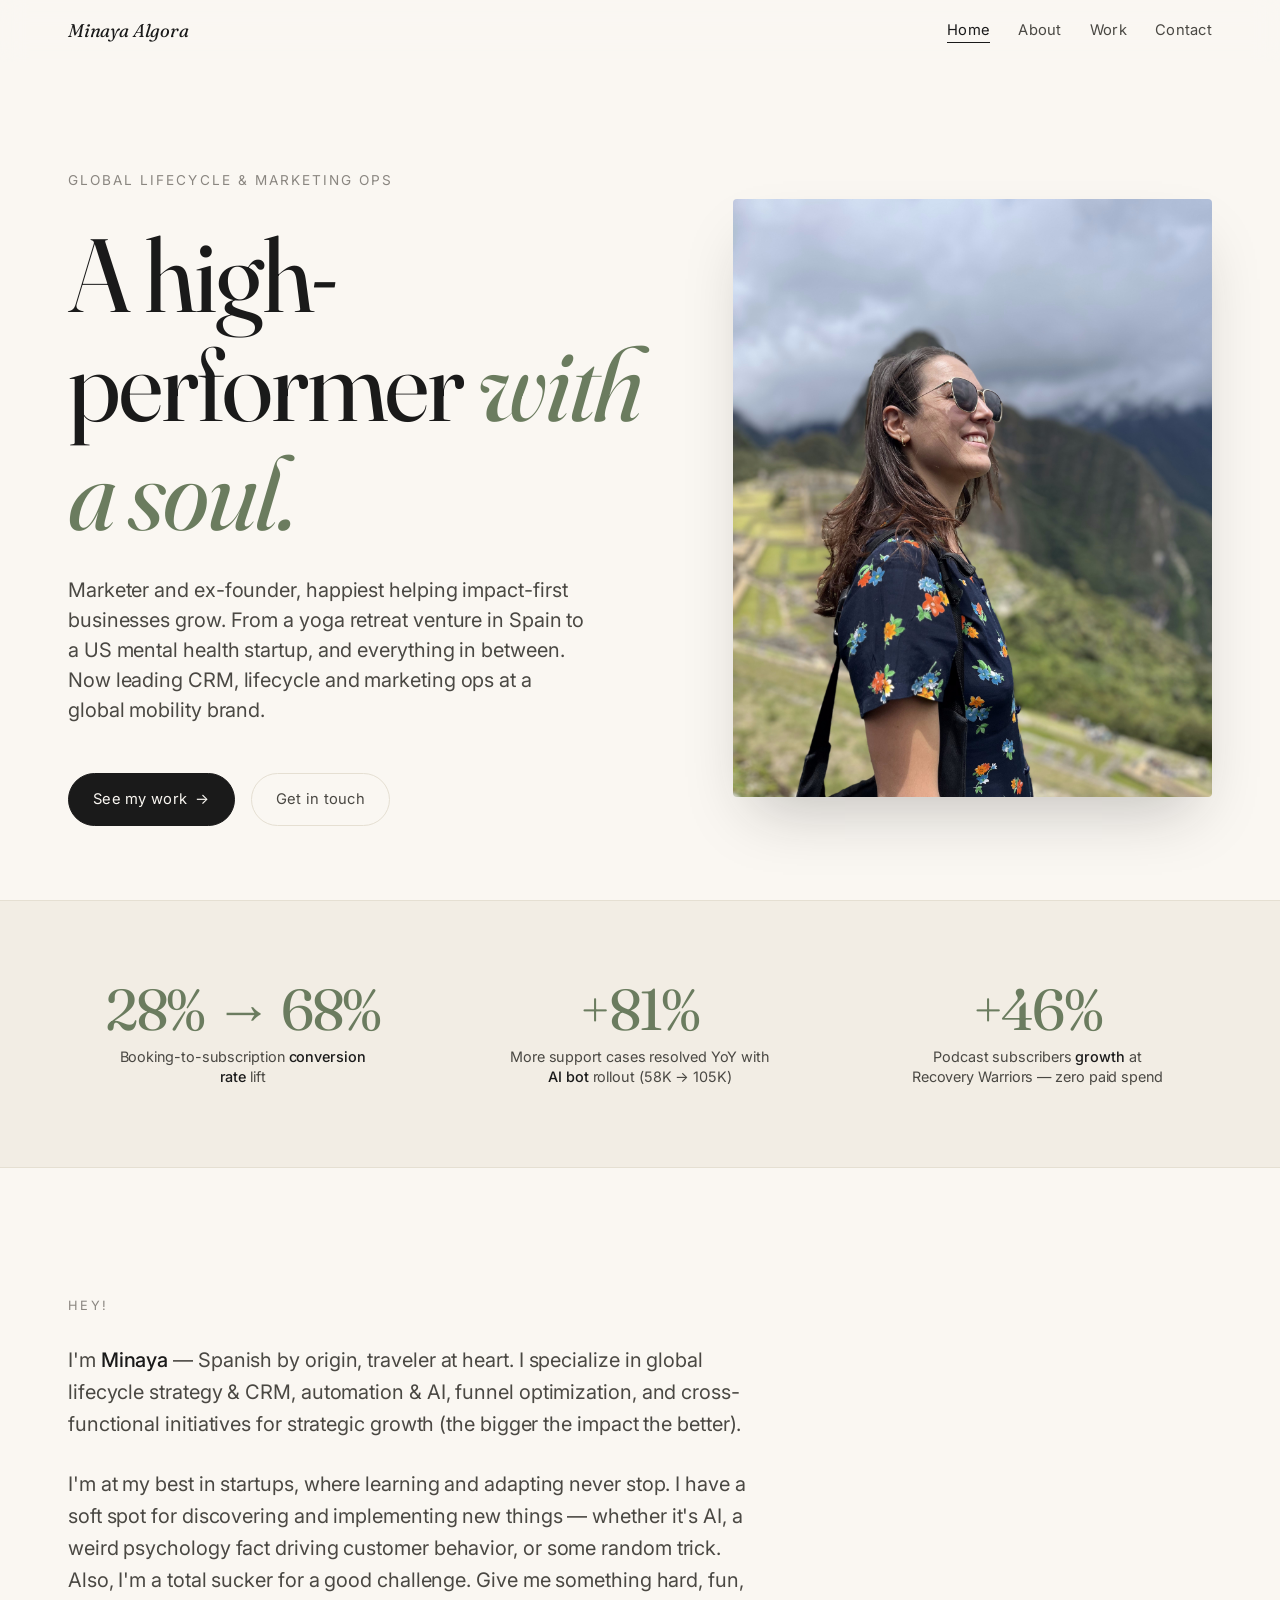
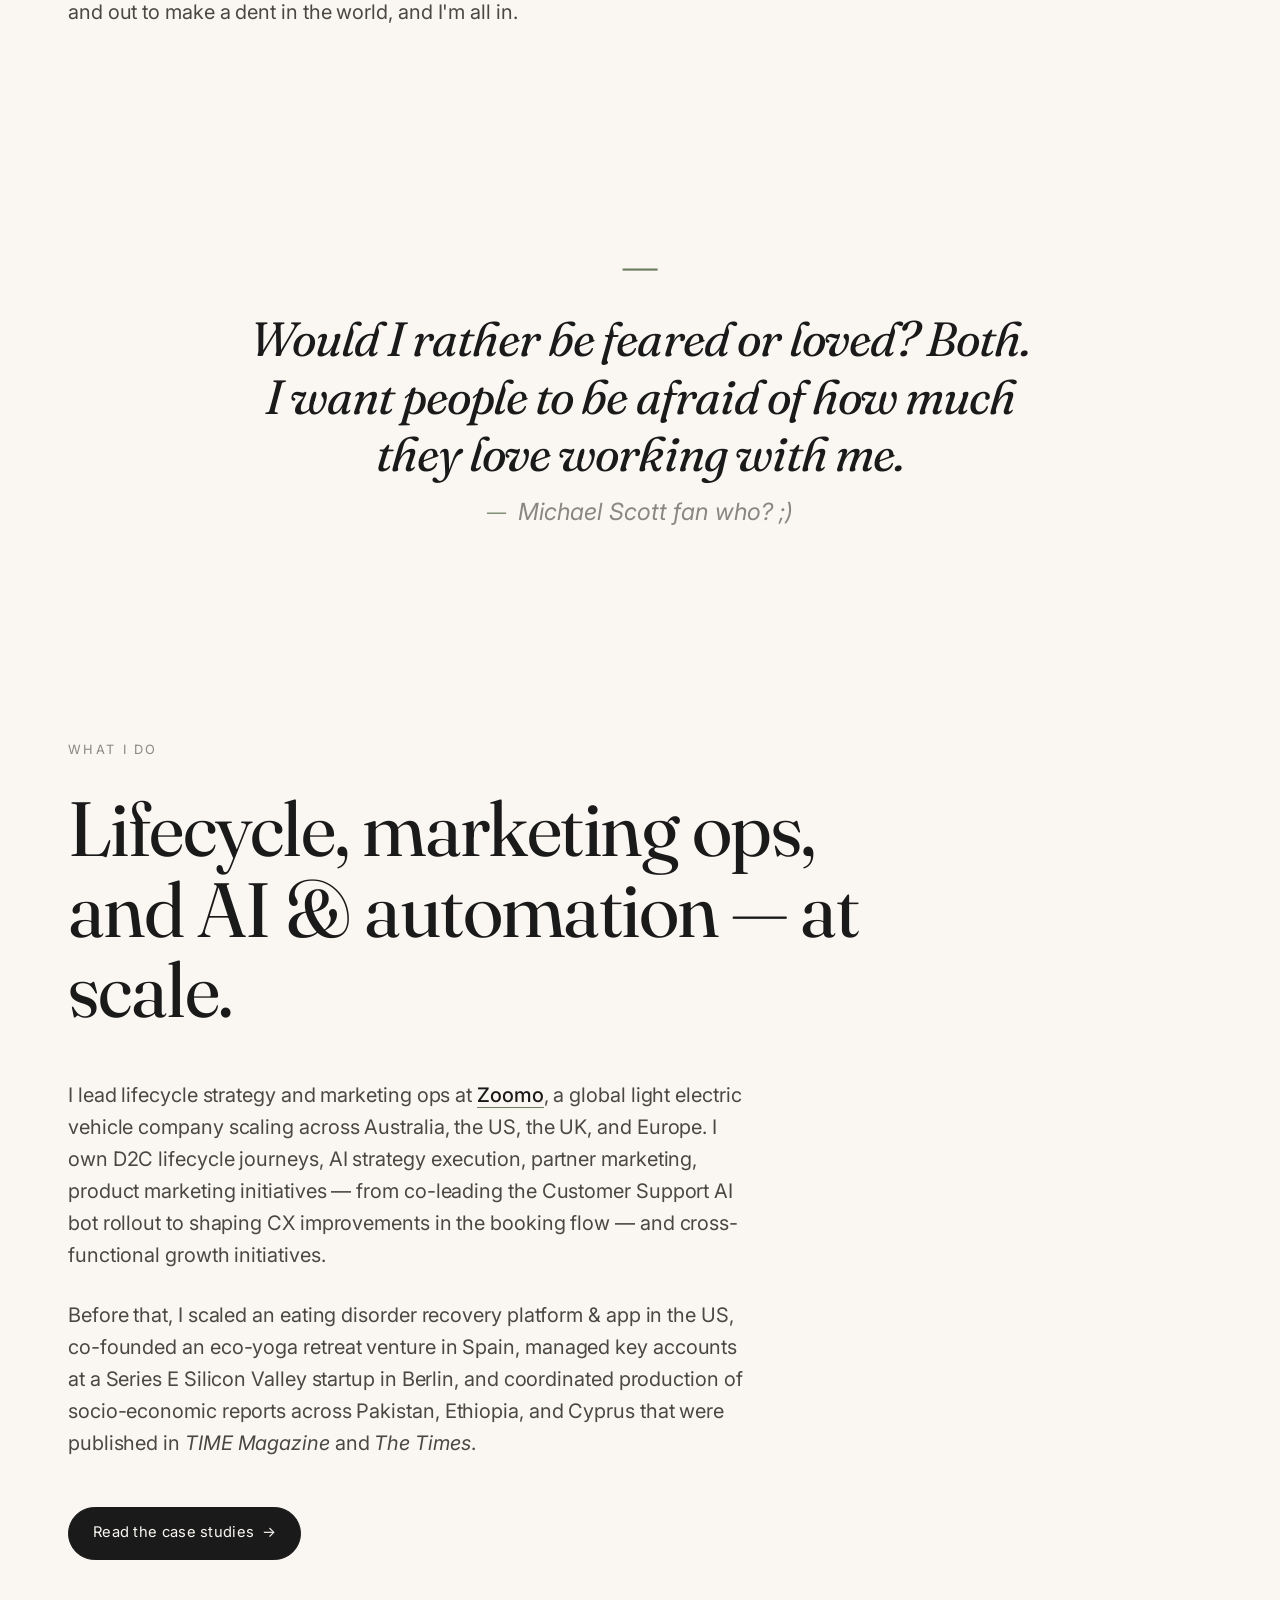
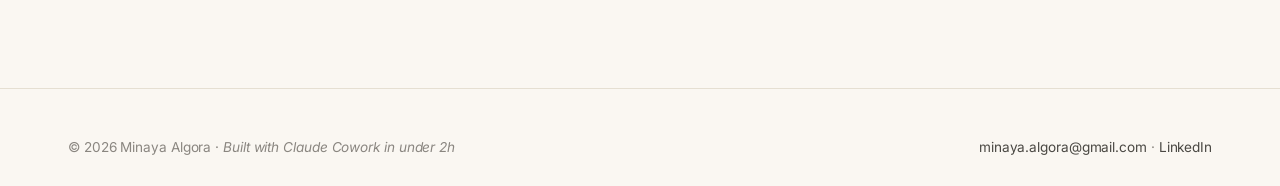
==== commit 78fc636d: "Rewrite home Hello intro with personal, warmer copy" ====
--- a/index.html
+++ b/index.html
@@ -71,14 +71,13 @@
 <!-- INTRO -->
 <section class="section">
   <div class="container">
-    <p class="section-eyebrow reveal">Hello</p>
+    <p class="section-eyebrow reveal">Hey!</p>
     <div class="intro">
       <p class="reveal">
-        I'm <strong>Minaya</strong>. I specialize in global lifecycle strategy &amp; CRM operations, full-funnel optimization, automation &amp; AI integration, and cross-functional initiatives for strategic growth.
+        I'm <strong>Minaya</strong> — Spanish by origin, traveler at heart. I specialize in global lifecycle strategy &amp; CRM, automation &amp; AI, funnel optimization, and cross-functional initiatives for strategic growth (the bigger the impact the better).
       </p>
       <p class="reveal">
-        I'm obsessed with learning, allergic to vanity metrics, and a sucker for a challenge.
-        Throw me into a high-challenge, fun, mission-centered environment and watch me shine.
+        I'm at my best in startups, where learning and adapting never stop. I have a soft spot for discovering and implementing new things — whether it's AI, a weird psychology fact driving customer behavior, or some random trick. Also, I'm a total sucker for a good challenge. Give me something hard, fun, and out to make a dent in the world, and I'm all in.
       </p>
     </div>
   </div>
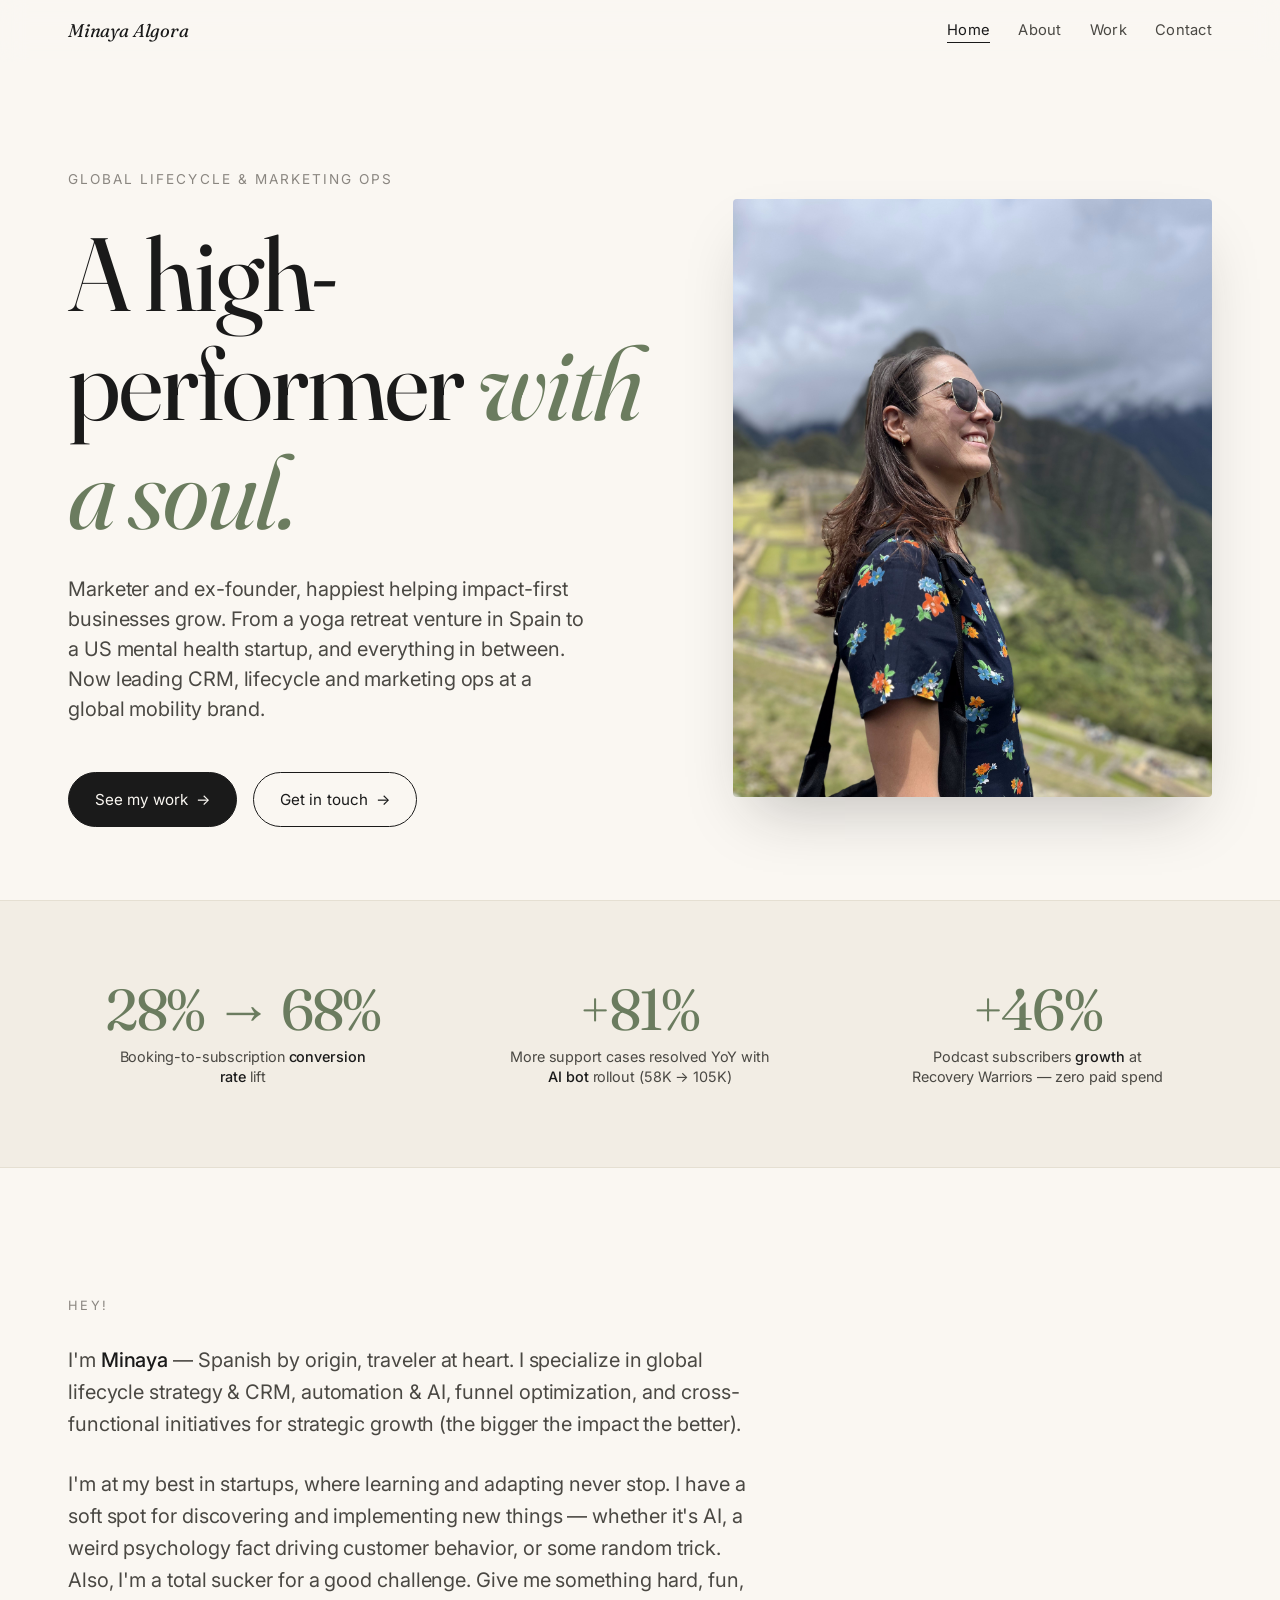
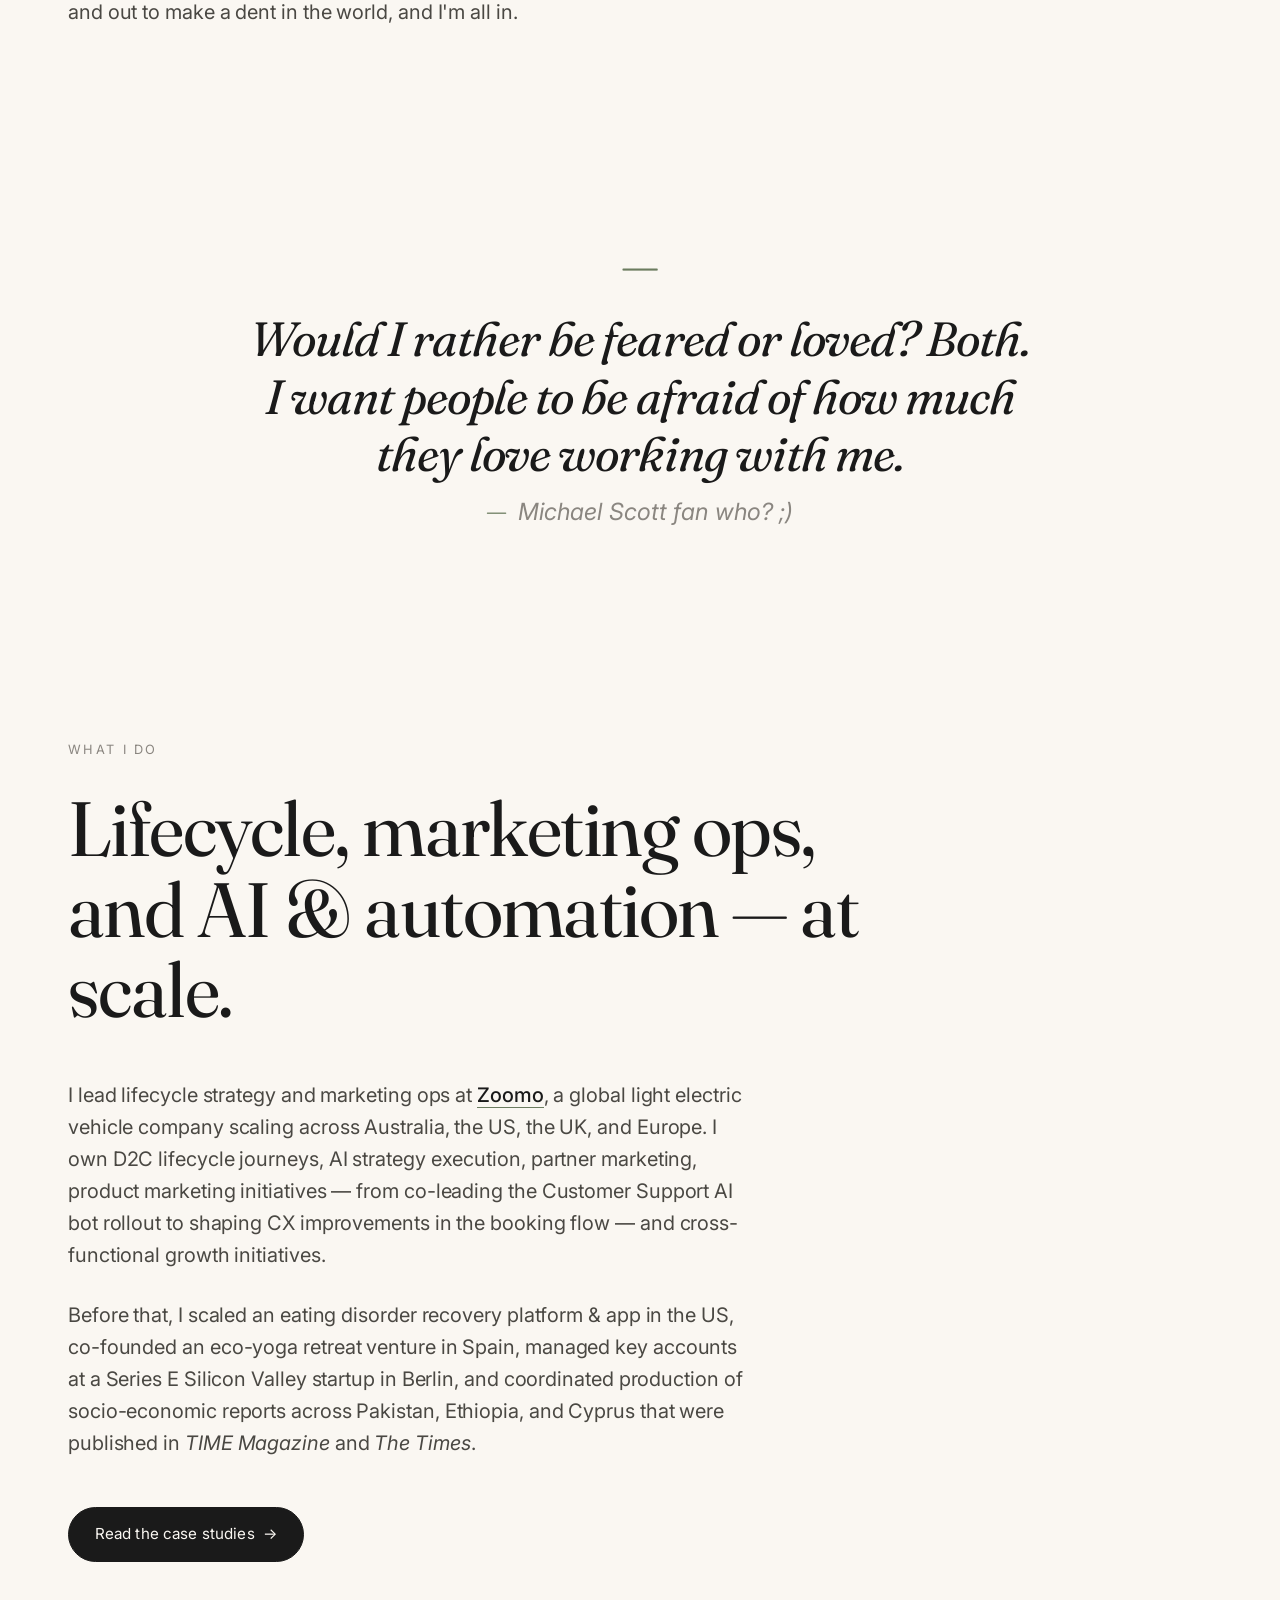
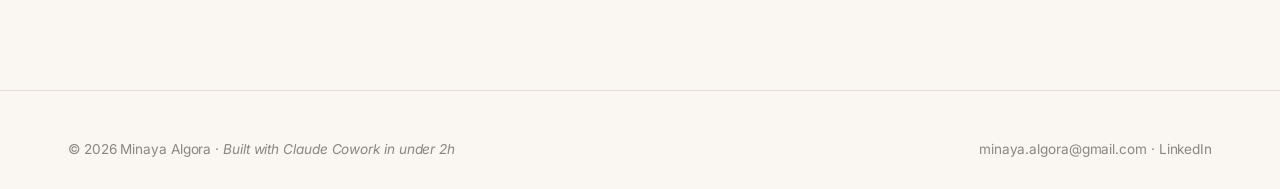
==== commit 8c0b9b25: "Improve button styling: stronger ghost border, consistent arrows, better balance" ====
--- a/index.html
+++ b/index.html
@@ -38,7 +38,7 @@
         </p>
         <div class="btn-row reveal">
           <a href="work.html" class="btn btn-primary">See my work <span class="arrow">→</span></a>
-          <a href="contact.html" class="btn btn-ghost">Get in touch</a>
+          <a href="contact.html" class="btn btn-ghost">Get in touch <span class="arrow">→</span></a>
         </div>
       </div>
       <div class="hero-image reveal">
--- a/styles.css
+++ b/styles.css
@@ -228,23 +228,26 @@
 .hero:hover .hero-image img { transform: scale(1.03); }
 
 /* --- Buttons --- */
-.btn-row { display: flex; gap: var(--space-s); flex-wrap: wrap; }
+.btn-row { display: flex; gap: var(--space-s); flex-wrap: wrap; align-items: center; }
 
 .btn {
   display: inline-flex;
   align-items: center;
   gap: 0.5rem;
-  padding: 0.85rem 1.5rem;
-  font-size: 0.92rem;
-  letter-spacing: 0.02em;
+  padding: 0.9rem 1.6rem;
+  font-size: 0.95rem;
+  letter-spacing: 0.01em;
   border-radius: 999px;
   transition: all var(--transition);
-  border: 1px solid var(--ink);
+  border: 1.5px solid var(--ink);
+  cursor: pointer;
+  white-space: nowrap;
 }
 
 .btn-primary {
   background: var(--ink);
   color: var(--bg);
+  border-color: var(--ink);
 }
 
 .btn-primary:hover {
@@ -253,17 +256,19 @@
 }
 
 .btn-ghost {
-  border-color: var(--line);
-  color: var(--ink-soft);
-}
-
-.btn-ghost:hover {
+  background: transparent;
   border-color: var(--ink);
   color: var(--ink);
 }
 
+.btn-ghost:hover {
+  background: var(--ink);
+  color: var(--bg);
+}
+
 .btn .arrow {
   transition: transform var(--transition);
+  display: inline-block;
 }
 
 .btn:hover .arrow { transform: translateX(3px); }
@@ -1117,8 +1122,31 @@
   gap: var(--space-s);
 }
 
-.footer a { color: var(--ink-soft); transition: color var(--transition); }
-.footer a:hover { color: var(--ink); }
+.footer a,
+.footer a:visited { color: var(--ink-muted); transition: color var(--transition); border-bottom: 1px solid transparent; }
+.footer a:hover { color: var(--ink); border-bottom-color: var(--ink-muted); }
+
+.footer-cowork {
+  color: var(--ink-muted);
+}
+
+/* Footer variant with a context note above the copyright row */
+.footer-with-note .footer-note {
+  color: var(--ink-muted);
+  font-size: 0.85rem;
+  max-width: 720px;
+  margin: 0 0 var(--space-m);
+  line-height: 1.55;
+}
+
+.footer-with-note {
+  padding-top: var(--space-m);
+}
+
+.footer-with-note .footer-inner {
+  padding-top: var(--space-s);
+  border-top: 1px solid var(--line);
+}
 
 /* --- Tools chips --- */
 .tools {
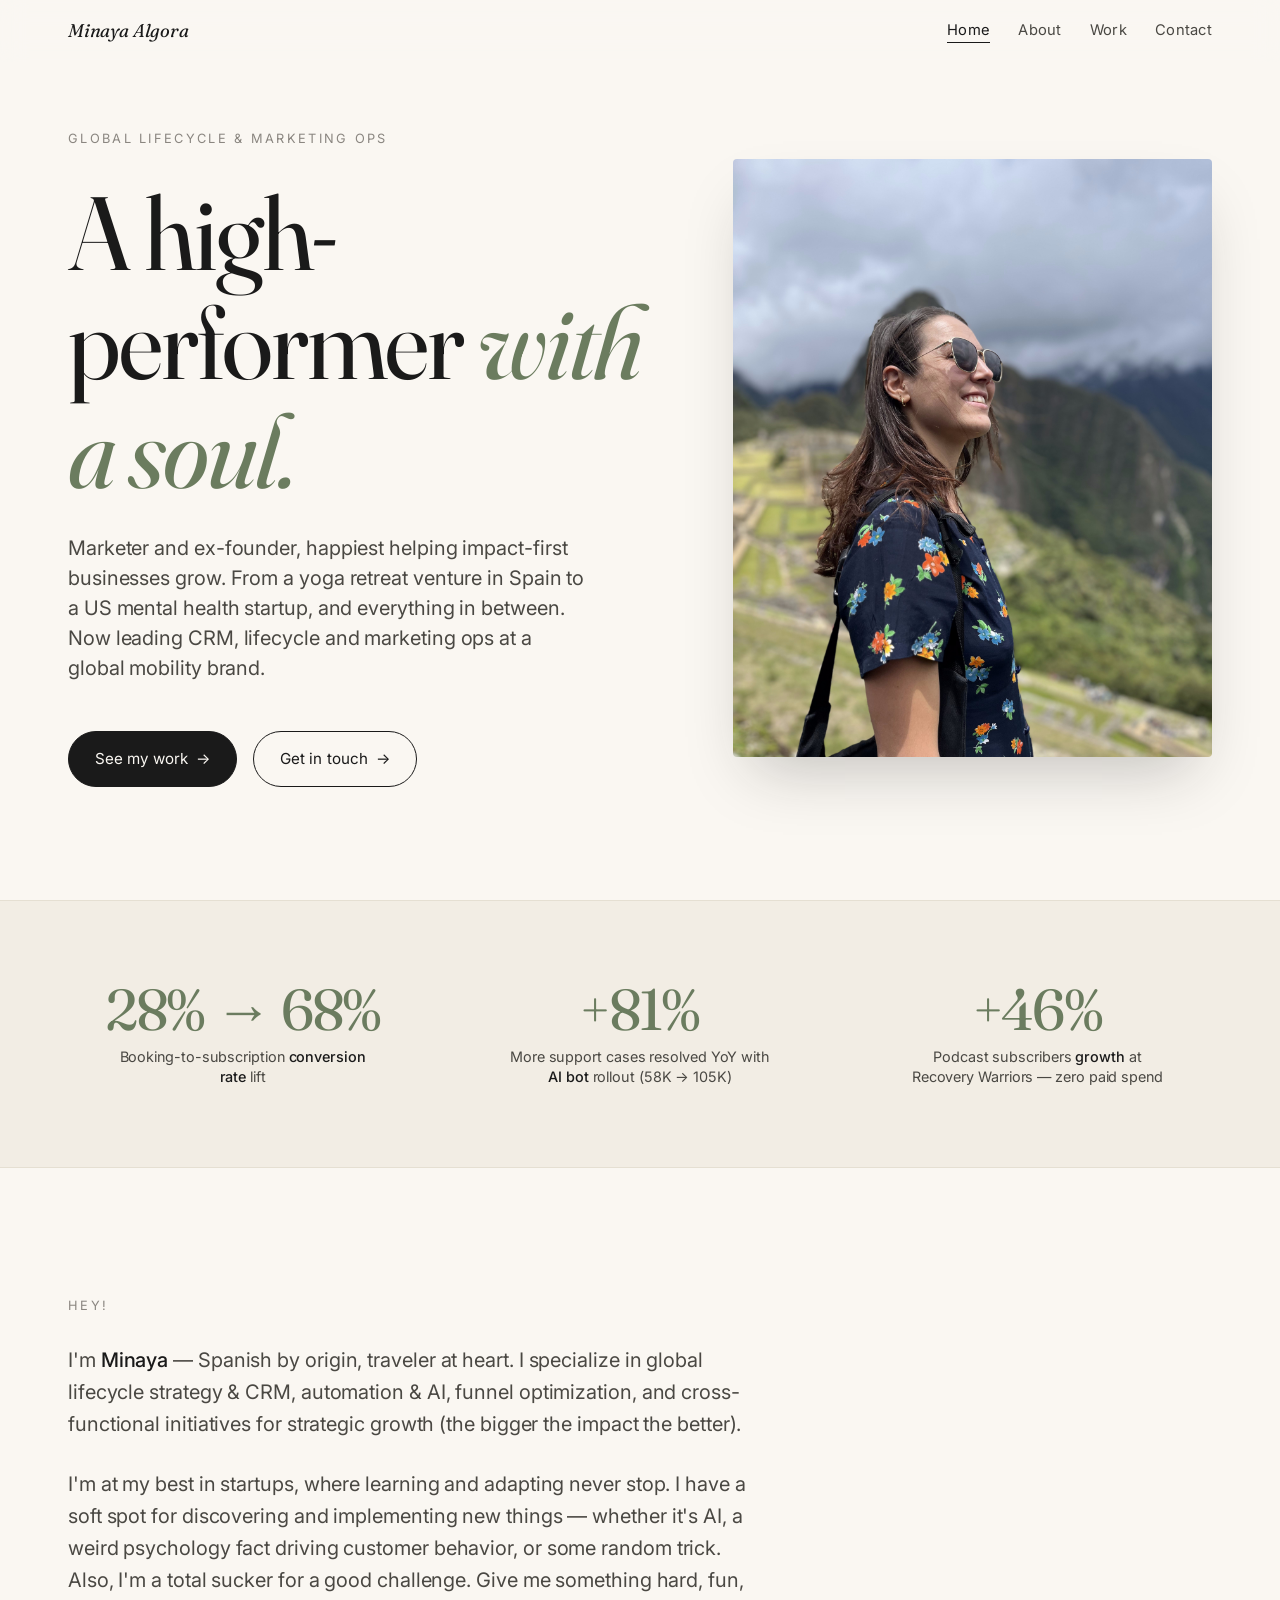
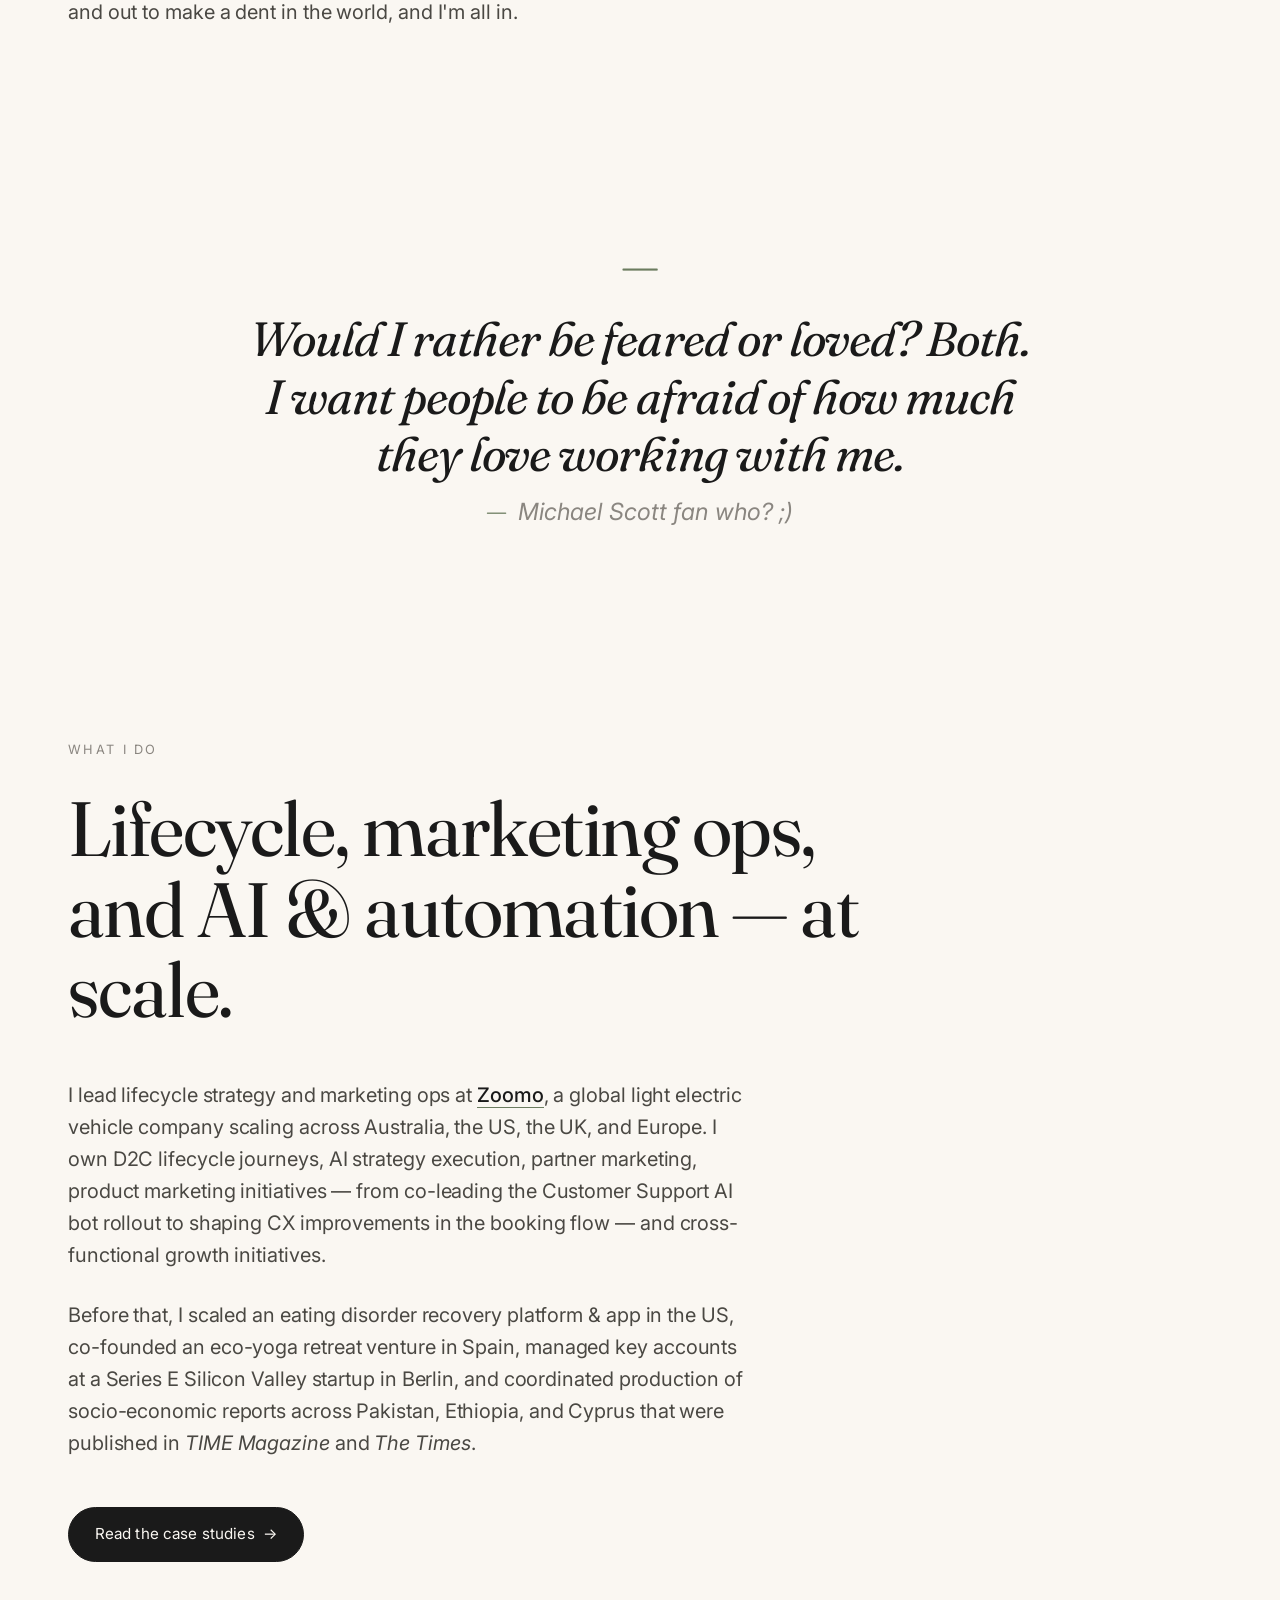
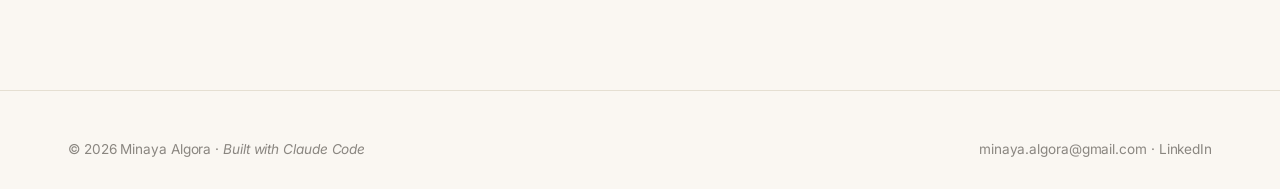
==== commit cfbcef77: "Shorten Contact footer note; change Cowork tag to Claude Code across all pages" ====
--- a/index.html
+++ b/index.html
@@ -114,7 +114,7 @@
 <footer class="footer">
   <div class="container">
     <div class="footer-inner">
-      <div>© 2026 Minaya Algora · <span class="footer-cowork">Built with Claude Cowork in under 2h</span></div>
+      <div>© 2026 Minaya Algora · <span class="footer-cowork">Built with Claude Code</span></div>
       <div>
         <a href="mailto:minaya.algora@gmail.com">minaya.algora@gmail.com</a> ·
         <a href="https://linkedin.com/in/minaya-algora" target="_blank" rel="noopener">LinkedIn</a>
--- a/styles.css
+++ b/styles.css
@@ -170,6 +170,7 @@
   display: flex;
   align-items: center;
   padding-top: 6rem;
+  padding-bottom: var(--space-xl);
   position: relative;
   overflow: hidden;
 }
@@ -186,8 +187,8 @@
 }
 
 .hero-eyebrow {
-  font-size: 0.85rem;
-  letter-spacing: 0.15em;
+  font-size: 0.8rem;
+  letter-spacing: 0.18em;
   text-transform: uppercase;
   color: var(--ink-muted);
   margin-bottom: var(--space-m);
@@ -197,7 +198,8 @@
   margin-bottom: var(--space-m);
 }
 
-.hero h1 em {
+.hero h1 em,
+.work-hero h1 em {
   font-style: italic;
   color: var(--accent);
 }
@@ -326,7 +328,10 @@
 .section-title {
   margin-bottom: var(--space-l);
   max-width: 800px;
-}
+  color: var(--ink);
+}
+
+.section-title em { font-style: italic; color: var(--accent); }
 
 /* --- Intro block --- */
 .intro p {
@@ -683,6 +688,8 @@
 
 .contact-title {
   margin-bottom: var(--space-l);
+  font-size: var(--step-5);
+  line-height: 1.05;
 }
 
 .contact-title em { font-style: italic; color: var(--accent); }
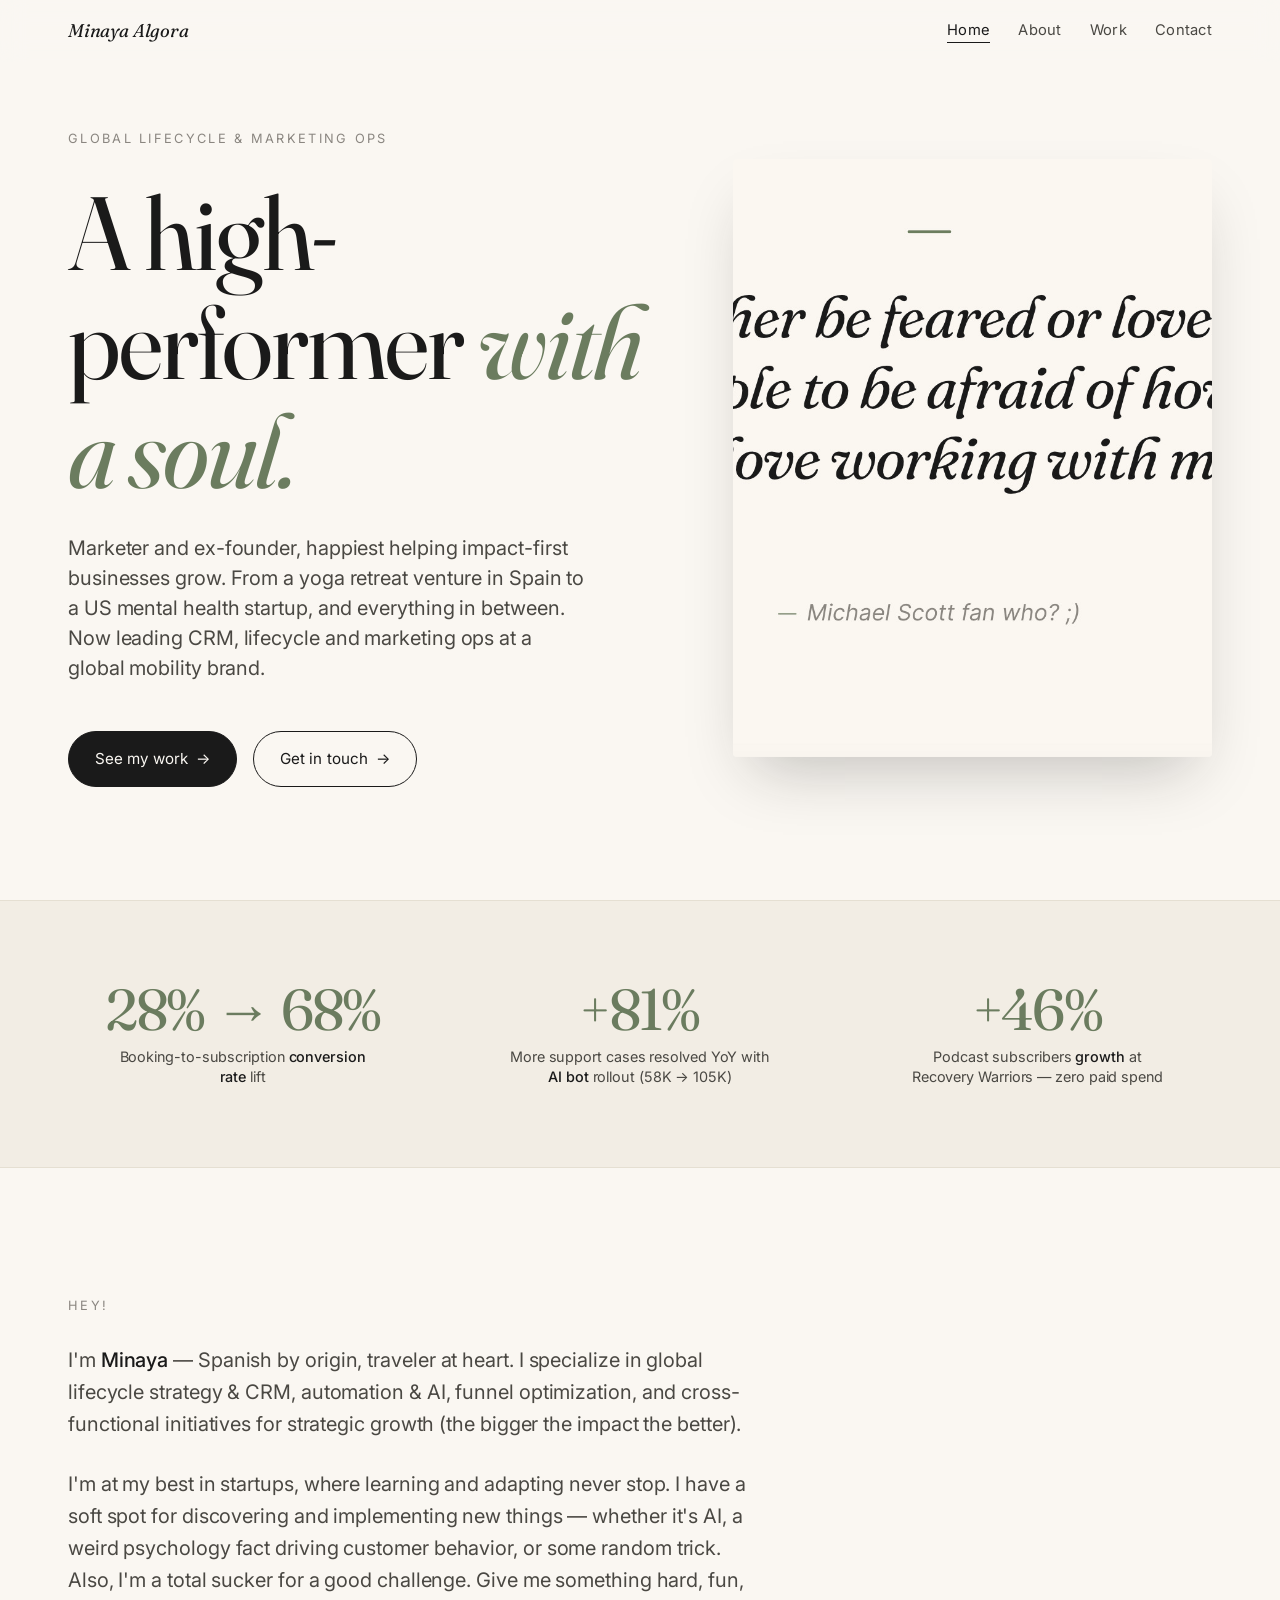
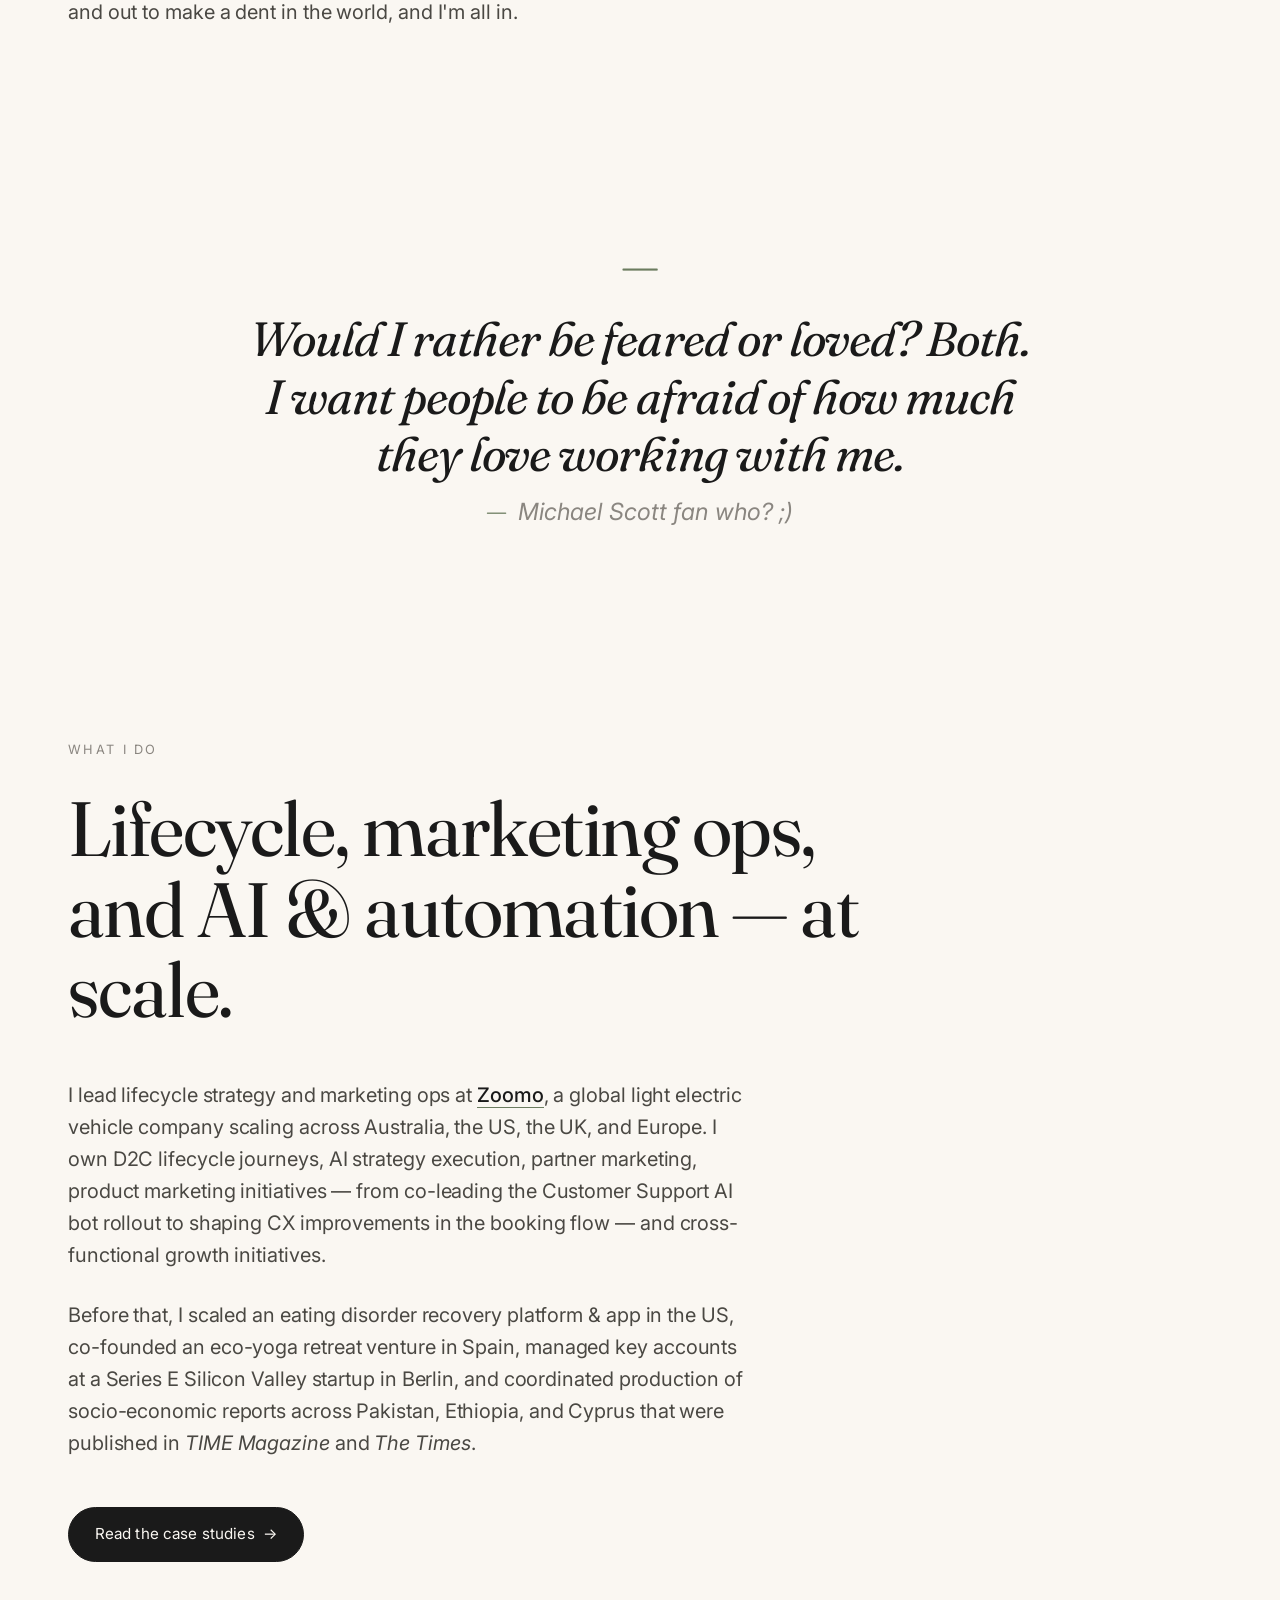
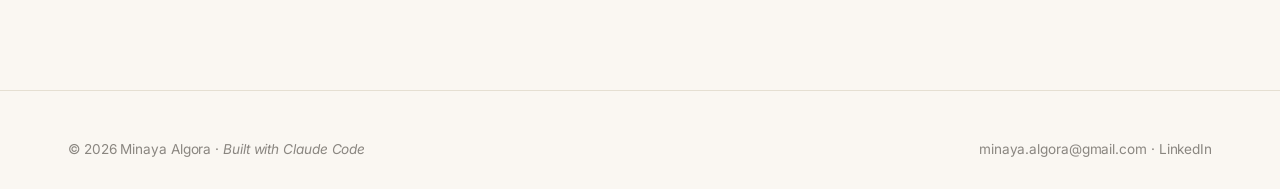
==== commit 12af61f3: "Home hero: formal portrait; About: swap to Machu Picchu photo" ====
--- a/index.html
+++ b/index.html
@@ -42,7 +42,7 @@
         </div>
       </div>
       <div class="hero-image reveal">
-        <img src="assets/images/about-portrait.jpg" alt="Minaya smiling, Machu Picchu in the background" />
+        <img src="assets/images/home-portrait-formal.jpg" alt="Minaya, professional portrait" />
       </div>
     </div>
   </div>
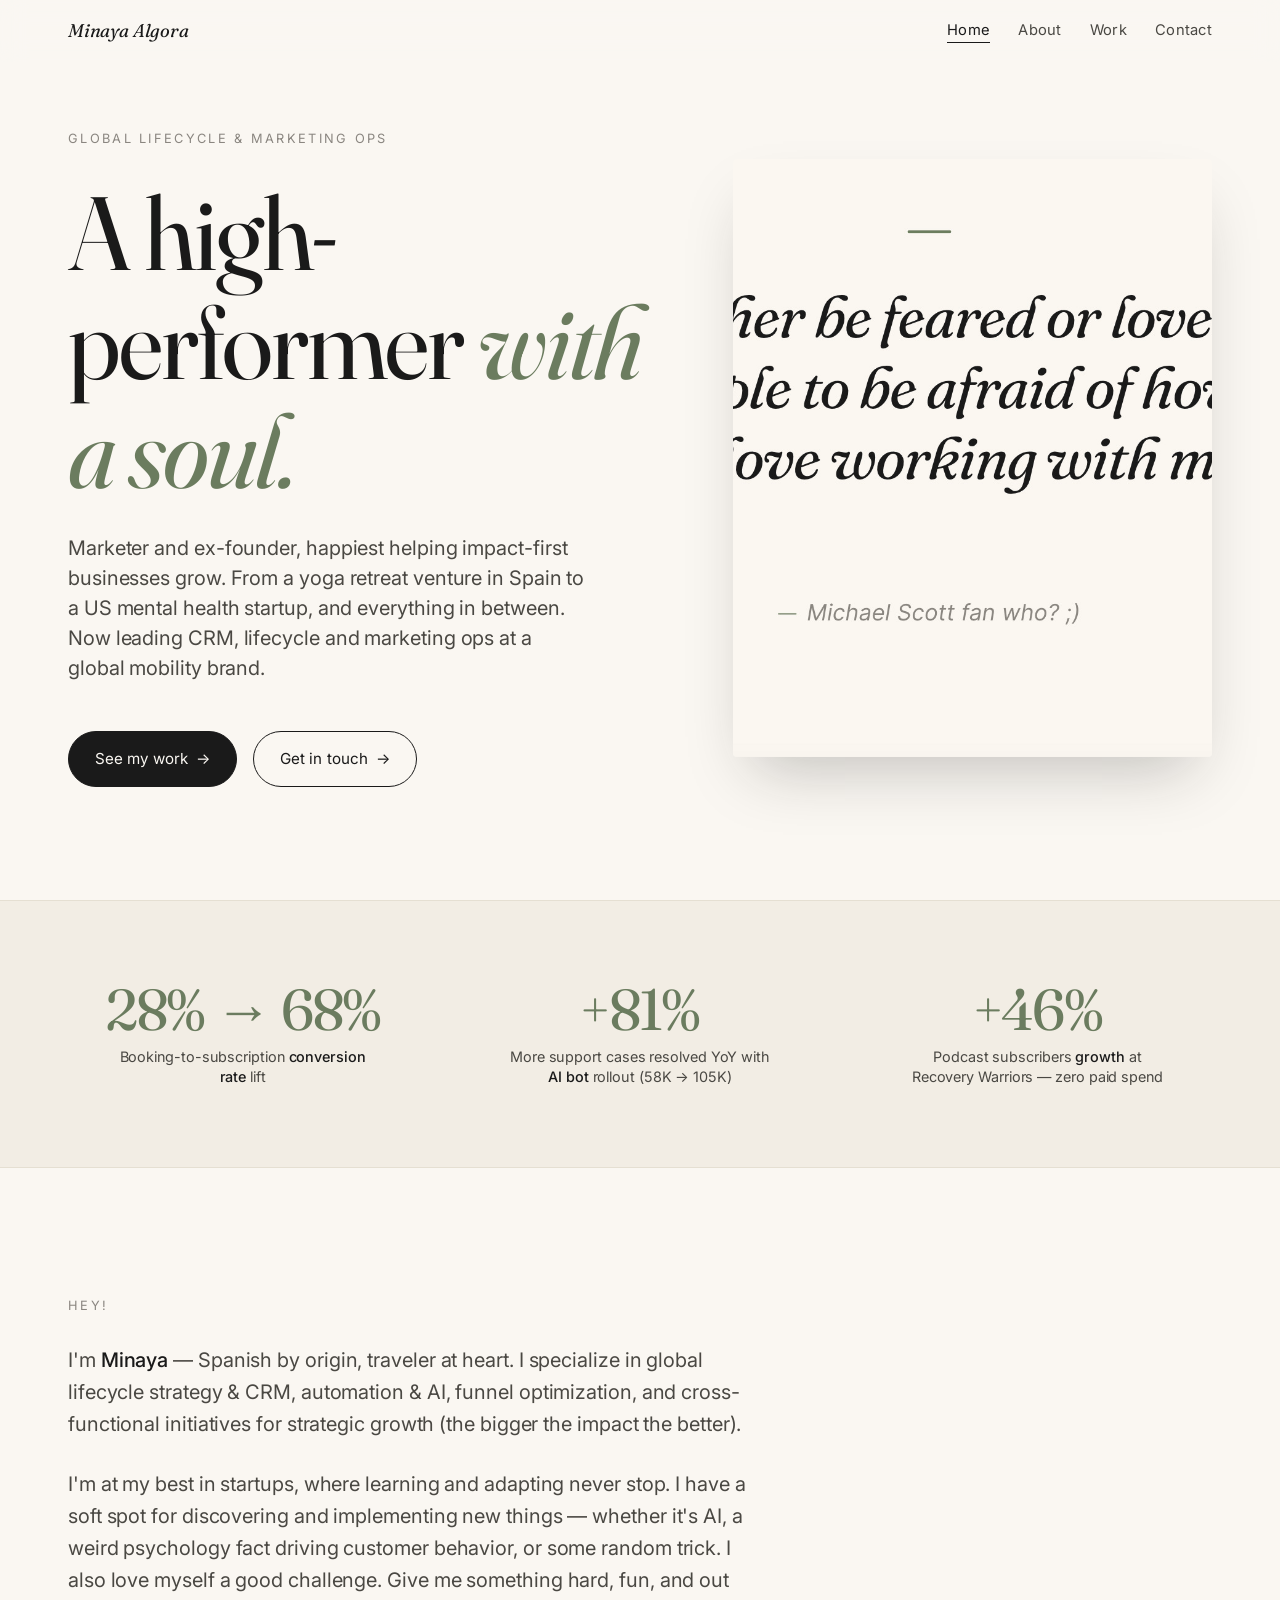
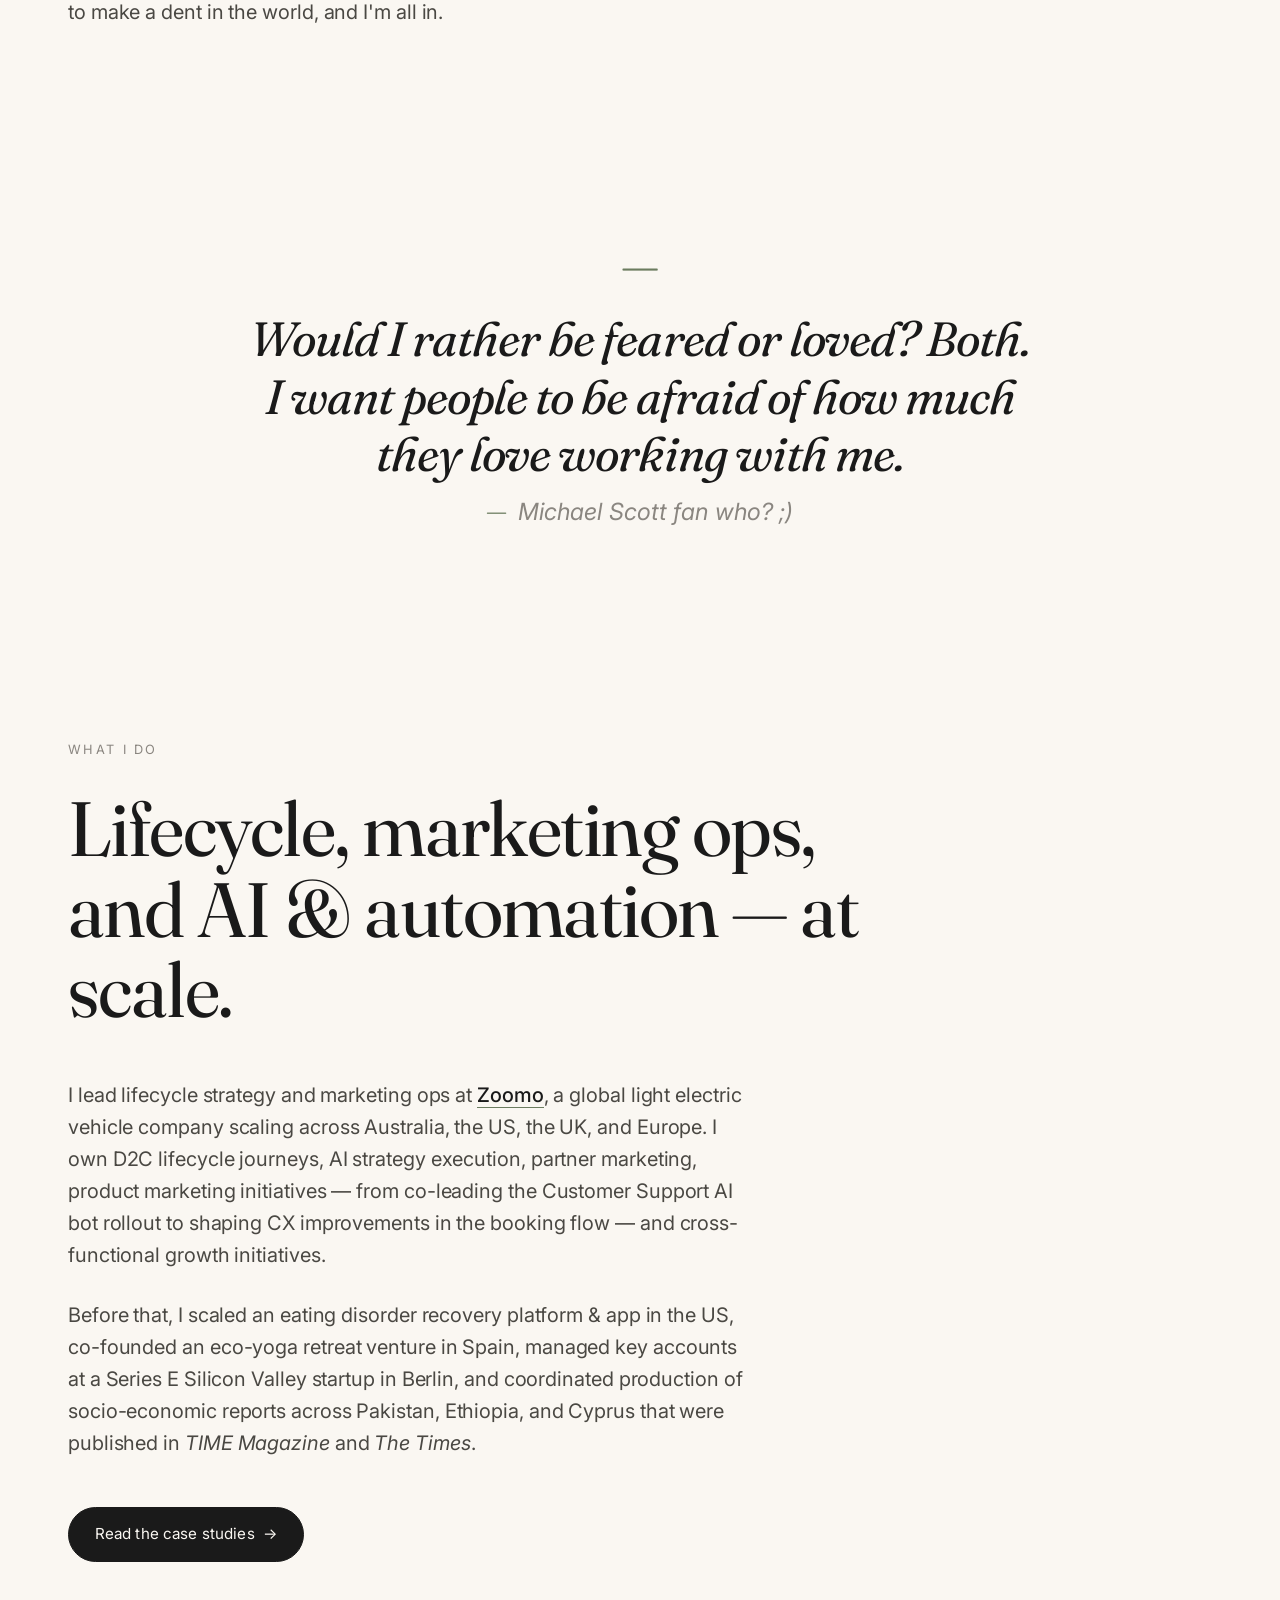
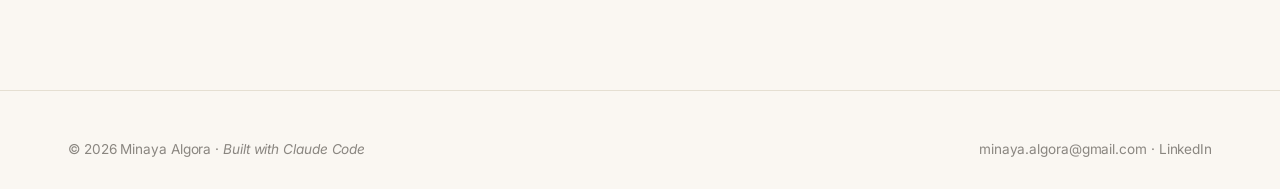
==== commit 791ba17d: "Home intro copy tweak: 'I also love myself a good challenge'" ====
--- a/index.html
+++ b/index.html
@@ -77,7 +77,7 @@
         I'm <strong>Minaya</strong> — Spanish by origin, traveler at heart. I specialize in global lifecycle strategy &amp; CRM, automation &amp; AI, funnel optimization, and cross-functional initiatives for strategic growth (the bigger the impact the better).
       </p>
       <p class="reveal">
-        I'm at my best in startups, where learning and adapting never stop. I have a soft spot for discovering and implementing new things — whether it's AI, a weird psychology fact driving customer behavior, or some random trick. Also, I'm a total sucker for a good challenge. Give me something hard, fun, and out to make a dent in the world, and I'm all in.
+        I'm at my best in startups, where learning and adapting never stop. I have a soft spot for discovering and implementing new things — whether it's AI, a weird psychology fact driving customer behavior, or some random trick. I also love myself a good challenge. Give me something hard, fun, and out to make a dent in the world, and I'm all in.
       </p>
     </div>
   </div>
